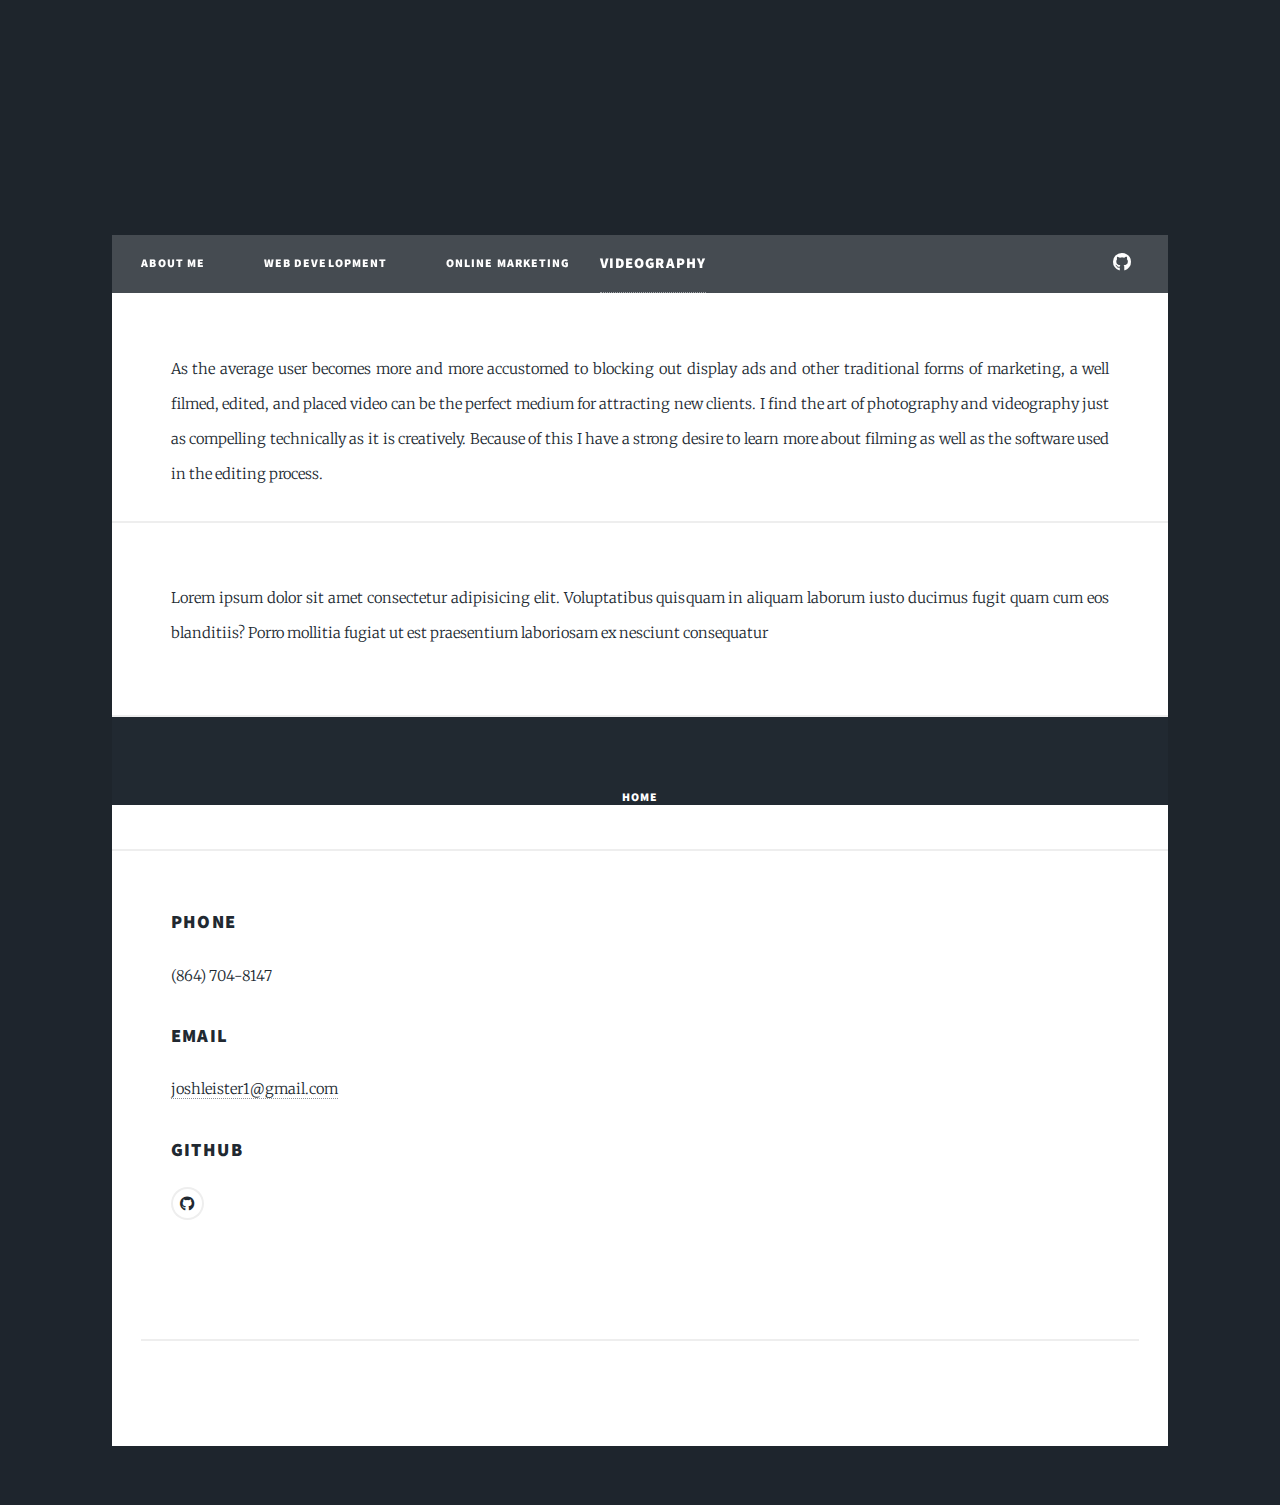
==== videography.html @ ee9e8931 "Added content to the videography page" ====
<!DOCTYPE HTML>
<html>
	<head>
		<title>Josh Leister Videography</title>
		<meta charset="utf-8" />
		<meta name="viewport" content="width=device-width, initial-scale=1, user-scalable=no" />
		<link rel="stylesheet" href="assets/css/main.css" />
		<noscript><link rel="stylesheet" href="assets/css/noscript.css" /></noscript>
	</head>
	<body class="is-preload">

		<!-- Wrapper -->
			<div id="wrapper" class="fade-in">


				<!-- Header -->
					<header id="header"></header>

				<!-- Nav -->
					<nav id="nav">
						<ul class="links">
							<li><a href="index.html">About Me</a></li>
							<li><a href="development.html">Web Development</a></li>
							<li><a href="marketing.html">Online Marketing</a></li>
							<li class="active"></li><a href="videography.html">Videography</a></li>
						</ul>
						<ul class="icons">
							<li><a href="https://github.com/Leister11" class="icon brands fa-github"><span class="label">GitHub</span></a></li>
						</ul>
					</nav>

				<!-- Main -->
					<div id="main">

						<p>As the average user becomes more and more accustomed to blocking out display ads and other traditional forms of marketing, a well filmed, edited, and placed video can be the perfect medium for attracting new clients. I find the art of photography and videography just as compelling technically as it is creatively. Because of this I have a strong desire to learn more about filming as well as the software used in the editing process. 
                        </p>

                        <p>Lorem ipsum dolor sit amet consectetur adipisicing elit. Voluptatibus quisquam in aliquam laborum iusto ducimus fugit quam cum eos blanditiis? Porro mollitia fugiat ut est praesentium laboriosam ex nesciunt consequatur</p>
                        
							<br>

							<a href="index.html" class="button primary fit">Home</a><br>

						<br><section class="split contact">
							<section class="alt">
							</section>
							<section>
								<h3>Phone</h3>
								<p>(864) 704-8147</p>
							</section>
							<section>
								<h3>Email</h3>
								<p><a href="mailto:joshleister1@gmail.com">joshleister1@gmail.com</a></p>
							</section>
							<section>
								<h3>GitHub</h3>
								<ul class="icons alt">
									<li><a href="https://github.com/Leister11" class="icon brands alt fa-github"><span class="label">GitHub</span></a></li>
								</ul>
							</section>
						</section>
					</footer>

				<!-- Copyright -->
					<div id="copyright">
						<ul><li>&copy; Untitled</li><li>Design: <a href="https://html5up.net">HTML5 UP</a></li></ul>
					</div>

			</div>

		<!-- Scripts -->
			<script src="assets/js/jquery.min.js"></script>
			<script src="assets/js/jquery.scrollex.min.js"></script>
			<script src="assets/js/jquery.scrolly.min.js"></script>
			<script src="assets/js/browser.min.js"></script>
			<script src="assets/js/breakpoints.min.js"></script>
			<script src="assets/js/util.js"></script>
			<script src="assets/js/main.js"></script>

	</body>
</html>
---- assets/css/main.css ----
@import url(fontawesome-all.min.css);
@import url("https://fonts.googleapis.com/css?family=Merriweather:300,700,300italic,700italic|Source+Sans+Pro:900");

/*
	Massively by HTML5 UP
	html5up.net | @ajlkn
	Free for personal and commercial use under the CCA 3.0 license (html5up.net/license)
*/

html, body, div, span, applet, object,
iframe, h1, h2, h3, h4, h5, h6, p, blockquote,
pre, a, abbr, acronym, address, big, cite,
code, del, dfn, em, img, ins, kbd, q, s, samp,
small, strike, strong, sub, sup, tt, var, b,
u, i, center, dl, dt, dd, ol, ul, li, fieldset,
form, label, legend, table, caption, tbody,
tfoot, thead, tr, th, td, article, aside,
canvas, details, embed, figure, figcaption,
footer, header, hgroup, menu, nav, output, ruby,
section, summary, time, mark, audio, video {
	margin: 0;
	padding: 0;
	border: 0;
	font-size: 100%;
	font: inherit;
	vertical-align: baseline;}

article, aside, details, figcaption, figure,
footer, header, hgroup, menu, nav, section {
	display: block;}

body {
	line-height: 1;
}

ol, ul {
	list-style: none;
}

blockquote, q {
	quotes: none;
}

	blockquote:before, blockquote:after, q:before, q:after {
		content: '';
		content: none;
	}

table {
	border-collapse: collapse;
	border-spacing: 0;
}

body {
	-webkit-text-size-adjust: none;
}

mark {
	background-color: transparent;
	color: inherit;
}

input::-moz-focus-inner {
	border: 0;
	padding: 0;
}

input, select, textarea {
	-moz-appearance: none;
	-webkit-appearance: none;
	-ms-appearance: none;
	appearance: none;
}

/* Basic */

	@-ms-viewport {
		width: device-width;
	}

	body {
		-ms-overflow-style: scrollbar;
	}

	@media screen and (max-width: 480px) {

		html, body {
			min-width: 320px;
		}

	}

	html {
		box-sizing: border-box;
	}

	*, *:before, *:after {
		box-sizing: inherit;
	}

	body {
		background-color: #1e252d;
	}

		body.is-preload *, body.is-preload *:before, body.is-preload *:after {
			-moz-animation: none !important;
			-webkit-animation: none !important;
			-ms-animation: none !important;
			animation: none !important;
			-moz-transition: none !important;
			-webkit-transition: none !important;
			-ms-transition: none !important;
			transition: none !important;
		}

/* Type */

	html {
		font-size: 16pt;
	}

		@media screen and (max-width: 1680px) {

			html {
				font-size: 12pt;
			}

		}

		@media screen and (max-width: 1280px) {

			html {
				font-size: 11pt;
			}

		}

		@media screen and (max-width: 360px) {

			html {
				font-size: 10pt;
			}

		}

	body {
		color: #212931;
	}

	body, input, select, textarea {
		font-family: "Merriweather", Georgia, serif;
		font-weight: 300;
		font-size: 1rem;
		line-height: 2.375;
	}

	a {
		-moz-transition: color 0.2s ease-in-out, background-color 0.2s ease-in-out, border-color 0.2s ease-in-out, box-shadow 0.2s ease-in-out;
		-webkit-transition: color 0.2s ease-in-out, background-color 0.2s ease-in-out, border-color 0.2s ease-in-out, box-shadow 0.2s ease-in-out;
		-ms-transition: color 0.2s ease-in-out, background-color 0.2s ease-in-out, border-color 0.2s ease-in-out, box-shadow 0.2s ease-in-out;
		transition: color 0.2s ease-in-out, background-color 0.2s ease-in-out, border-color 0.2s ease-in-out, box-shadow 0.2s ease-in-out;
		border-bottom: dotted 1px;
		text-decoration: none;
	}

		a:hover {
			border-bottom-color: transparent;
		}

	strong, b {
		font-weight: 600;
	}

	em, i {
		font-style: italic;
	}

	p {
		text-align: justify;
		margin: 0 0 2rem 0;
	}

	h1, h2, h3, h4, h5, h6 {
		font-family: "Source Sans Pro", Helvetica, sans-serif;
		font-weight: 900;
		line-height: 1.5;
		letter-spacing: 0.075em;
		text-transform: uppercase;
		margin: 0 0 1rem 0;
	}

		h1 a, h2 a, h3 a, h4 a, h5 a, h6 a {
			border-bottom: 0;
			color: inherit;
			text-decoration: none;
		}

	h1 {
		font-size: 4rem;
		line-height: 1.1;
		margin: 0 0 2rem 0;
	}

	h2 {
		font-size: 1.75rem;
		line-height: 1.3;
		margin: 0 0 1.5rem 0;
	}

	h3 {
		font-size: 1.25rem;
		margin: 0 0 1.5rem 0;
	}

	h4 {
		font-size: 1rem;
	}

	h5 {
		font-size: 0.9rem;
	}

	h6 {
		font-size: 0.8rem;
	}

	sub {
		font-size: 0.8rem;
		position: relative;
		top: 0.5rem;
	}

	sup {
		font-size: 0.8rem;
		position: relative;
		top: -0.5rem;
	}

	blockquote {
		border-left: solid 4px;
		font-style: italic;
		margin: 0 0 2rem 0;
		padding: 0.5rem 0 0.5rem 2rem;
	}

	code {
		border: solid 2px;
		font-family: "Courier New", monospace;
		font-size: 0.9rem;
		margin: 0 0.25rem;
		padding: 0.25rem 0.65rem;
	}

	pre {
		-webkit-overflow-scrolling: touch;
		font-family: "Courier New", monospace;
		font-size: 0.9rem;
		margin: 0 0 2rem 0;
	}

		pre code {
			display: block;
			line-height: 1.75;
			padding: 1rem 1.5rem;
			overflow-x: auto;
		}

	hr {
		border: 0;
		border-bottom: solid 2px;
		margin: 3rem 0;
	}

		hr.major {
			margin: 5rem 0;
		}

	.align-left {
		text-align: left;
	}

	.align-center {
		text-align: center;
	}

	.align-right {
		text-align: right;
	}

	input, select, textarea {
		color: #212931;
	}

	a {
		color: #212931;
		border-bottom-color: rgba(33, 41, 49, 0.5);
	}

		a:hover {
			border-bottom-color: transparent;
			color: #18bfef !important;
		}

	strong, b {
		color: #212931;
	}

	h1, h2, h3, h4, h5, h6 {
		color: #212931;
	}

	blockquote {
		border-left-color: #eeeeee;
	}

	code {
		background: rgba(220, 220, 220, 0.25);
		border-color: #eeeeee;
	}

	hr {
		border-bottom-color: #eeeeee;
	}

/* Row */

	.row {
		display: flex;
		flex-wrap: wrap;
		box-sizing: border-box;
		align-items: stretch;
	}

		.row > * {
			box-sizing: border-box;
		}

		.row.gtr-uniform > * > :last-child {
			margin-bottom: 0;
		}

		.row.aln-left {
			justify-content: flex-start;
		}

		.row.aln-center {
			justify-content: center;
		}

		.row.aln-right {
			justify-content: flex-end;
		}

		.row.aln-top {
			align-items: flex-start;
		}

		.row.aln-middle {
			align-items: center;
		}

		.row.aln-bottom {
			align-items: flex-end;
		}

		.row > .imp {
			order: -1;
		}

		.row > .col-1 {
			width: 8.33333%;
		}

		.row > .off-1 {
			margin-left: 8.33333%;
		}

		.row > .col-2 {
			width: 16.66667%;
		}

		.row > .off-2 {
			margin-left: 16.66667%;
		}

		.row > .col-3 {
			width: 25%;
		}

		.row > .off-3 {
			margin-left: 25%;
		}

		.row > .col-4 {
			width: 33.33333%;
		}

		.row > .off-4 {
			margin-left: 33.33333%;
		}

		.row > .col-5 {
			width: 41.66667%;
		}

		.row > .off-5 {
			margin-left: 41.66667%;
		}

		.row > .col-6 {
			width: 50%;
		}

		.row > .off-6 {
			margin-left: 50%;
		}

		.row > .col-7 {
			width: 58.33333%;
		}

		.row > .off-7 {
			margin-left: 58.33333%;
		}

		.row > .col-8 {
			width: 66.66667%;
		}

		.row > .off-8 {
			margin-left: 66.66667%;
		}

		.row > .col-9 {
			width: 75%;
		}

		.row > .off-9 {
			margin-left: 75%;
		}

		.row > .col-10 {
			width: 83.33333%;
		}

		.row > .off-10 {
			margin-left: 83.33333%;
		}

		.row > .col-11 {
			width: 91.66667%;
		}

		.row > .off-11 {
			margin-left: 91.66667%;
		}

		.row > .col-12 {
			width: 100%;
		}

		.row > .off-12 {
			margin-left: 100%;
		}

		.row.gtr-0 {
			margin-top: 0;
			margin-left: 0rem;
		}

			.row.gtr-0 > * {
				padding: 0 0 0 0rem;
			}

			.row.gtr-0.gtr-uniform {
				margin-top: 0rem;
			}

				.row.gtr-0.gtr-uniform > * {
					padding-top: 0rem;
				}

		.row.gtr-25 {
			margin-top: 0;
			margin-left: -0.375rem;
		}

			.row.gtr-25 > * {
				padding: 0 0 0 0.375rem;
			}

			.row.gtr-25.gtr-uniform {
				margin-top: -0.375rem;
			}

				.row.gtr-25.gtr-uniform > * {
					padding-top: 0.375rem;
				}

		.row.gtr-50 {
			margin-top: 0;
			margin-left: -0.75rem;
		}

			.row.gtr-50 > * {
				padding: 0 0 0 0.75rem;
			}

			.row.gtr-50.gtr-uniform {
				margin-top: -0.75rem;
			}

				.row.gtr-50.gtr-uniform > * {
					padding-top: 0.75rem;
				}

		.row {
			margin-top: 0;
			margin-left: -1.5rem;
		}

			.row > * {
				padding: 0 0 0 1.5rem;
			}

			.row.gtr-uniform {
				margin-top: -1.5rem;
			}

				.row.gtr-uniform > * {
					padding-top: 1.5rem;
				}

		.row.gtr-150 {
			margin-top: 0;
			margin-left: -2.25rem;
		}

			.row.gtr-150 > * {
				padding: 0 0 0 2.25rem;
			}

			.row.gtr-150.gtr-uniform {
				margin-top: -2.25rem;
			}

				.row.gtr-150.gtr-uniform > * {
					padding-top: 2.25rem;
				}

		.row.gtr-200 {
			margin-top: 0;
			margin-left: -3rem;
		}

			.row.gtr-200 > * {
				padding: 0 0 0 3rem;
			}

			.row.gtr-200.gtr-uniform {
				margin-top: -3rem;
			}

				.row.gtr-200.gtr-uniform > * {
					padding-top: 3rem;
				}

		@media screen and (max-width: 1680px) {

			.row {
				display: flex;
				flex-wrap: wrap;
				box-sizing: border-box;
				align-items: stretch;
			}

				.row > * {
					box-sizing: border-box;
				}

				.row.gtr-uniform > * > :last-child {
					margin-bottom: 0;
				}

				.row.aln-left {
					justify-content: flex-start;
				}

				.row.aln-center {
					justify-content: center;
				}

				.row.aln-right {
					justify-content: flex-end;
				}

				.row.aln-top {
					align-items: flex-start;
				}

				.row.aln-middle {
					align-items: center;
				}

				.row.aln-bottom {
					align-items: flex-end;
				}

				.row > .imp-xlarge {
					order: -1;
				}

				.row > .col-1-xlarge {
					width: 8.33333%;
				}

				.row > .off-1-xlarge {
					margin-left: 8.33333%;
				}

				.row > .col-2-xlarge {
					width: 16.66667%;
				}

				.row > .off-2-xlarge {
					margin-left: 16.66667%;
				}

				.row > .col-3-xlarge {
					width: 25%;
				}

				.row > .off-3-xlarge {
					margin-left: 25%;
				}

				.row > .col-4-xlarge {
					width: 33.33333%;
				}

				.row > .off-4-xlarge {
					margin-left: 33.33333%;
				}

				.row > .col-5-xlarge {
					width: 41.66667%;
				}

				.row > .off-5-xlarge {
					margin-left: 41.66667%;
				}

				.row > .col-6-xlarge {
					width: 50%;
				}

				.row > .off-6-xlarge {
					margin-left: 50%;
				}

				.row > .col-7-xlarge {
					width: 58.33333%;
				}

				.row > .off-7-xlarge {
					margin-left: 58.33333%;
				}

				.row > .col-8-xlarge {
					width: 66.66667%;
				}

				.row > .off-8-xlarge {
					margin-left: 66.66667%;
				}

				.row > .col-9-xlarge {
					width: 75%;
				}

				.row > .off-9-xlarge {
					margin-left: 75%;
				}

				.row > .col-10-xlarge {
					width: 83.33333%;
				}

				.row > .off-10-xlarge {
					margin-left: 83.33333%;
				}

				.row > .col-11-xlarge {
					width: 91.66667%;
				}

				.row > .off-11-xlarge {
					margin-left: 91.66667%;
				}

				.row > .col-12-xlarge {
					width: 100%;
				}

				.row > .off-12-xlarge {
					margin-left: 100%;
				}

				.row.gtr-0 {
					margin-top: 0;
					margin-left: 0rem;
				}

					.row.gtr-0 > * {
						padding: 0 0 0 0rem;
					}

					.row.gtr-0.gtr-uniform {
						margin-top: 0rem;
					}

						.row.gtr-0.gtr-uniform > * {
							padding-top: 0rem;
						}

				.row.gtr-25 {
					margin-top: 0;
					margin-left: -0.375rem;
				}

					.row.gtr-25 > * {
						padding: 0 0 0 0.375rem;
					}

					.row.gtr-25.gtr-uniform {
						margin-top: -0.375rem;
					}

						.row.gtr-25.gtr-uniform > * {
							padding-top: 0.375rem;
						}

				.row.gtr-50 {
					margin-top: 0;
					margin-left: -0.75rem;
				}

					.row.gtr-50 > * {
						padding: 0 0 0 0.75rem;
					}

					.row.gtr-50.gtr-uniform {
						margin-top: -0.75rem;
					}

						.row.gtr-50.gtr-uniform > * {
							padding-top: 0.75rem;
						}

				.row {
					margin-top: 0;
					margin-left: -1.5rem;
				}

					.row > * {
						padding: 0 0 0 1.5rem;
					}

					.row.gtr-uniform {
						margin-top: -1.5rem;
					}

						.row.gtr-uniform > * {
							padding-top: 1.5rem;
						}

				.row.gtr-150 {
					margin-top: 0;
					margin-left: -2.25rem;
				}

					.row.gtr-150 > * {
						padding: 0 0 0 2.25rem;
					}

					.row.gtr-150.gtr-uniform {
						margin-top: -2.25rem;
					}

						.row.gtr-150.gtr-uniform > * {
							padding-top: 2.25rem;
						}

				.row.gtr-200 {
					margin-top: 0;
					margin-left: -3rem;
				}

					.row.gtr-200 > * {
						padding: 0 0 0 3rem;
					}

					.row.gtr-200.gtr-uniform {
						margin-top: -3rem;
					}

						.row.gtr-200.gtr-uniform > * {
							padding-top: 3rem;
						}

		}

		@media screen and (max-width: 1280px) {

			.row {
				display: flex;
				flex-wrap: wrap;
				box-sizing: border-box;
				align-items: stretch;
			}

				.row > * {
					box-sizing: border-box;
				}

				.row.gtr-uniform > * > :last-child {
					margin-bottom: 0;
				}

				.row.aln-left {
					justify-content: flex-start;
				}

				.row.aln-center {
					justify-content: center;
				}

				.row.aln-right {
					justify-content: flex-end;
				}

				.row.aln-top {
					align-items: flex-start;
				}

				.row.aln-middle {
					align-items: center;
				}

				.row.aln-bottom {
					align-items: flex-end;
				}

				.row > .imp-large {
					order: -1;
				}

				.row > .col-1-large {
					width: 8.33333%;
				}

				.row > .off-1-large {
					margin-left: 8.33333%;
				}

				.row > .col-2-large {
					width: 16.66667%;
				}

				.row > .off-2-large {
					margin-left: 16.66667%;
				}

				.row > .col-3-large {
					width: 25%;
				}

				.row > .off-3-large {
					margin-left: 25%;
				}

				.row > .col-4-large {
					width: 33.33333%;
				}

				.row > .off-4-large {
					margin-left: 33.33333%;
				}

				.row > .col-5-large {
					width: 41.66667%;
				}

				.row > .off-5-large {
					margin-left: 41.66667%;
				}

				.row > .col-6-large {
					width: 50%;
				}

				.row > .off-6-large {
					margin-left: 50%;
				}

				.row > .col-7-large {
					width: 58.33333%;
				}

				.row > .off-7-large {
					margin-left: 58.33333%;
				}

				.row > .col-8-large {
					width: 66.66667%;
				}

				.row > .off-8-large {
					margin-left: 66.66667%;
				}

				.row > .col-9-large {
					width: 75%;
				}

				.row > .off-9-large {
					margin-left: 75%;
				}

				.row > .col-10-large {
					width: 83.33333%;
				}

				.row > .off-10-large {
					margin-left: 83.33333%;
				}

				.row > .col-11-large {
					width: 91.66667%;
				}

				.row > .off-11-large {
					margin-left: 91.66667%;
				}

				.row > .col-12-large {
					width: 100%;
				}

				.row > .off-12-large {
					margin-left: 100%;
				}

				.row.gtr-0 {
					margin-top: 0;
					margin-left: 0rem;
				}

					.row.gtr-0 > * {
						padding: 0 0 0 0rem;
					}

					.row.gtr-0.gtr-uniform {
						margin-top: 0rem;
					}

						.row.gtr-0.gtr-uniform > * {
							padding-top: 0rem;
						}

				.row.gtr-25 {
					margin-top: 0;
					margin-left: -0.375rem;
				}

					.row.gtr-25 > * {
						padding: 0 0 0 0.375rem;
					}

					.row.gtr-25.gtr-uniform {
						margin-top: -0.375rem;
					}

						.row.gtr-25.gtr-uniform > * {
							padding-top: 0.375rem;
						}

				.row.gtr-50 {
					margin-top: 0;
					margin-left: -0.75rem;
				}

					.row.gtr-50 > * {
						padding: 0 0 0 0.75rem;
					}

					.row.gtr-50.gtr-uniform {
						margin-top: -0.75rem;
					}

						.row.gtr-50.gtr-uniform > * {
							padding-top: 0.75rem;
						}

				.row {
					margin-top: 0;
					margin-left: -1.5rem;
				}

					.row > * {
						padding: 0 0 0 1.5rem;
					}

					.row.gtr-uniform {
						margin-top: -1.5rem;
					}

						.row.gtr-uniform > * {
							padding-top: 1.5rem;
						}

				.row.gtr-150 {
					margin-top: 0;
					margin-left: -2.25rem;
				}

					.row.gtr-150 > * {
						padding: 0 0 0 2.25rem;
					}

					.row.gtr-150.gtr-uniform {
						margin-top: -2.25rem;
					}

						.row.gtr-150.gtr-uniform > * {
							padding-top: 2.25rem;
						}

				.row.gtr-200 {
					margin-top: 0;
					margin-left: -3rem;
				}

					.row.gtr-200 > * {
						padding: 0 0 0 3rem;
					}

					.row.gtr-200.gtr-uniform {
						margin-top: -3rem;
					}

						.row.gtr-200.gtr-uniform > * {
							padding-top: 3rem;
						}

		}

		@media screen and (max-width: 980px) {

			.row {
				display: flex;
				flex-wrap: wrap;
				box-sizing: border-box;
				align-items: stretch;
			}

				.row > * {
					box-sizing: border-box;
				}

				.row.gtr-uniform > * > :last-child {
					margin-bottom: 0;
				}

				.row.aln-left {
					justify-content: flex-start;
				}

				.row.aln-center {
					justify-content: center;
				}

				.row.aln-right {
					justify-content: flex-end;
				}

				.row.aln-top {
					align-items: flex-start;
				}

				.row.aln-middle {
					align-items: center;
				}

				.row.aln-bottom {
					align-items: flex-end;
				}

				.row > .imp-medium {
					order: -1;
				}

				.row > .col-1-medium {
					width: 8.33333%;
				}

				.row > .off-1-medium {
					margin-left: 8.33333%;
				}

				.row > .col-2-medium {
					width: 16.66667%;
				}

				.row > .off-2-medium {
					margin-left: 16.66667%;
				}

				.row > .col-3-medium {
					width: 25%;
				}

				.row > .off-3-medium {
					margin-left: 25%;
				}

				.row > .col-4-medium {
					width: 33.33333%;
				}

				.row > .off-4-medium {
					margin-left: 33.33333%;
				}

				.row > .col-5-medium {
					width: 41.66667%;
				}

				.row > .off-5-medium {
					margin-left: 41.66667%;
				}

				.row > .col-6-medium {
					width: 50%;
				}

				.row > .off-6-medium {
					margin-left: 50%;
				}

				.row > .col-7-medium {
					width: 58.33333%;
				}

				.row > .off-7-medium {
					margin-left: 58.33333%;
				}

				.row > .col-8-medium {
					width: 66.66667%;
				}

				.row > .off-8-medium {
					margin-left: 66.66667%;
				}

				.row > .col-9-medium {
					width: 75%;
				}

				.row > .off-9-medium {
					margin-left: 75%;
				}

				.row > .col-10-medium {
					width: 83.33333%;
				}

				.row > .off-10-medium {
					margin-left: 83.33333%;
				}

				.row > .col-11-medium {
					width: 91.66667%;
				}

				.row > .off-11-medium {
					margin-left: 91.66667%;
				}

				.row > .col-12-medium {
					width: 100%;
				}

				.row > .off-12-medium {
					margin-left: 100%;
				}

				.row.gtr-0 {
					margin-top: 0;
					margin-left: 0rem;
				}

					.row.gtr-0 > * {
						padding: 0 0 0 0rem;
					}

					.row.gtr-0.gtr-uniform {
						margin-top: 0rem;
					}

						.row.gtr-0.gtr-uniform > * {
							padding-top: 0rem;
						}

				.row.gtr-25 {
					margin-top: 0;
					margin-left: -0.375rem;
				}

					.row.gtr-25 > * {
						padding: 0 0 0 0.375rem;
					}

					.row.gtr-25.gtr-uniform {
						margin-top: -0.375rem;
					}

						.row.gtr-25.gtr-uniform > * {
							padding-top: 0.375rem;
						}

				.row.gtr-50 {
					margin-top: 0;
					margin-left: -0.75rem;
				}

					.row.gtr-50 > * {
						padding: 0 0 0 0.75rem;
					}

					.row.gtr-50.gtr-uniform {
						margin-top: -0.75rem;
					}

						.row.gtr-50.gtr-uniform > * {
							padding-top: 0.75rem;
						}

				.row {
					margin-top: 0;
					margin-left: -1.5rem;
				}

					.row > * {
						padding: 0 0 0 1.5rem;
					}

					.row.gtr-uniform {
						margin-top: -1.5rem;
					}

						.row.gtr-uniform > * {
							padding-top: 1.5rem;
						}

				.row.gtr-150 {
					margin-top: 0;
					margin-left: -2.25rem;
				}

					.row.gtr-150 > * {
						padding: 0 0 0 2.25rem;
					}

					.row.gtr-150.gtr-uniform {
						margin-top: -2.25rem;
					}

						.row.gtr-150.gtr-uniform > * {
							padding-top: 2.25rem;
						}

				.row.gtr-200 {
					margin-top: 0;
					margin-left: -3rem;
				}

					.row.gtr-200 > * {
						padding: 0 0 0 3rem;
					}

					.row.gtr-200.gtr-uniform {
						margin-top: -3rem;
					}

						.row.gtr-200.gtr-uniform > * {
							padding-top: 3rem;
						}

		}

		@media screen and (max-width: 736px) {

			.row {
				display: flex;
				flex-wrap: wrap;
				box-sizing: border-box;
				align-items: stretch;
			}

				.row > * {
					box-sizing: border-box;
				}

				.row.gtr-uniform > * > :last-child {
					margin-bottom: 0;
				}

				.row.aln-left {
					justify-content: flex-start;
				}

				.row.aln-center {
					justify-content: center;
				}

				.row.aln-right {
					justify-content: flex-end;
				}

				.row.aln-top {
					align-items: flex-start;
				}

				.row.aln-middle {
					align-items: center;
				}

				.row.aln-bottom {
					align-items: flex-end;
				}

				.row > .imp-small {
					order: -1;
				}

				.row > .col-1-small {
					width: 8.33333%;
				}

				.row > .off-1-small {
					margin-left: 8.33333%;
				}

				.row > .col-2-small {
					width: 16.66667%;
				}

				.row > .off-2-small {
					margin-left: 16.66667%;
				}

				.row > .col-3-small {
					width: 25%;
				}

				.row > .off-3-small {
					margin-left: 25%;
				}

				.row > .col-4-small {
					width: 33.33333%;
				}

				.row > .off-4-small {
					margin-left: 33.33333%;
				}

				.row > .col-5-small {
					width: 41.66667%;
				}

				.row > .off-5-small {
					margin-left: 41.66667%;
				}

				.row > .col-6-small {
					width: 50%;
				}

				.row > .off-6-small {
					margin-left: 50%;
				}

				.row > .col-7-small {
					width: 58.33333%;
				}

				.row > .off-7-small {
					margin-left: 58.33333%;
				}

				.row > .col-8-small {
					width: 66.66667%;
				}

				.row > .off-8-small {
					margin-left: 66.66667%;
				}

				.row > .col-9-small {
					width: 75%;
				}

				.row > .off-9-small {
					margin-left: 75%;
				}

				.row > .col-10-small {
					width: 83.33333%;
				}

				.row > .off-10-small {
					margin-left: 83.33333%;
				}

				.row > .col-11-small {
					width: 91.66667%;
				}

				.row > .off-11-small {
					margin-left: 91.66667%;
				}

				.row > .col-12-small {
					width: 100%;
				}

				.row > .off-12-small {
					margin-left: 100%;
				}

				.row.gtr-0 {
					margin-top: 0;
					margin-left: 0rem;
				}

					.row.gtr-0 > * {
						padding: 0 0 0 0rem;
					}

					.row.gtr-0.gtr-uniform {
						margin-top: 0rem;
					}

						.row.gtr-0.gtr-uniform > * {
							padding-top: 0rem;
						}

				.row.gtr-25 {
					margin-top: 0;
					margin-left: -0.375rem;
				}

					.row.gtr-25 > * {
						padding: 0 0 0 0.375rem;
					}

					.row.gtr-25.gtr-uniform {
						margin-top: -0.375rem;
					}

						.row.gtr-25.gtr-uniform > * {
							padding-top: 0.375rem;
						}

				.row.gtr-50 {
					margin-top: 0;
					margin-left: -0.75rem;
				}

					.row.gtr-50 > * {
						padding: 0 0 0 0.75rem;
					}

					.row.gtr-50.gtr-uniform {
						margin-top: -0.75rem;
					}

						.row.gtr-50.gtr-uniform > * {
							padding-top: 0.75rem;
						}

				.row {
					margin-top: 0;
					margin-left: -1.5rem;
				}

					.row > * {
						padding: 0 0 0 1.5rem;
					}

					.row.gtr-uniform {
						margin-top: -1.5rem;
					}

						.row.gtr-uniform > * {
							padding-top: 1.5rem;
						}

				.row.gtr-150 {
					margin-top: 0;
					margin-left: -2.25rem;
				}

					.row.gtr-150 > * {
						padding: 0 0 0 2.25rem;
					}

					.row.gtr-150.gtr-uniform {
						margin-top: -2.25rem;
					}

						.row.gtr-150.gtr-uniform > * {
							padding-top: 2.25rem;
						}

				.row.gtr-200 {
					margin-top: 0;
					margin-left: -3rem;
				}

					.row.gtr-200 > * {
						padding: 0 0 0 3rem;
					}

					.row.gtr-200.gtr-uniform {
						margin-top: -3rem;
					}

						.row.gtr-200.gtr-uniform > * {
							padding-top: 3rem;
						}

		}

		@media screen and (max-width: 480px) {

			.row {
				display: flex;
				flex-wrap: wrap;
				box-sizing: border-box;
				align-items: stretch;
			}

				.row > * {
					box-sizing: border-box;
				}

				.row.gtr-uniform > * > :last-child {
					margin-bottom: 0;
				}

				.row.aln-left {
					justify-content: flex-start;
				}

				.row.aln-center {
					justify-content: center;
				}

				.row.aln-right {
					justify-content: flex-end;
				}

				.row.aln-top {
					align-items: flex-start;
				}

				.row.aln-middle {
					align-items: center;
				}

				.row.aln-bottom {
					align-items: flex-end;
				}

				.row > .imp-xsmall {
					order: -1;
				}

				.row > .col-1-xsmall {
					width: 8.33333%;
				}

				.row > .off-1-xsmall {
					margin-left: 8.33333%;
				}

				.row > .col-2-xsmall {
					width: 16.66667%;
				}

				.row > .off-2-xsmall {
					margin-left: 16.66667%;
				}

				.row > .col-3-xsmall {
					width: 25%;
				}

				.row > .off-3-xsmall {
					margin-left: 25%;
				}

				.row > .col-4-xsmall {
					width: 33.33333%;
				}

				.row > .off-4-xsmall {
					margin-left: 33.33333%;
				}

				.row > .col-5-xsmall {
					width: 41.66667%;
				}

				.row > .off-5-xsmall {
					margin-left: 41.66667%;
				}

				.row > .col-6-xsmall {
					width: 50%;
				}

				.row > .off-6-xsmall {
					margin-left: 50%;
				}

				.row > .col-7-xsmall {
					width: 58.33333%;
				}

				.row > .off-7-xsmall {
					margin-left: 58.33333%;
				}

				.row > .col-8-xsmall {
					width: 66.66667%;
				}

				.row > .off-8-xsmall {
					margin-left: 66.66667%;
				}

				.row > .col-9-xsmall {
					width: 75%;
				}

				.row > .off-9-xsmall {
					margin-left: 75%;
				}

				.row > .col-10-xsmall {
					width: 83.33333%;
				}

				.row > .off-10-xsmall {
					margin-left: 83.33333%;
				}

				.row > .col-11-xsmall {
					width: 91.66667%;
				}

				.row > .off-11-xsmall {
					margin-left: 91.66667%;
				}

				.row > .col-12-xsmall {
					width: 100%;
				}

				.row > .off-12-xsmall {
					margin-left: 100%;
				}

				.row.gtr-0 {
					margin-top: 0;
					margin-left: 0rem;
				}

					.row.gtr-0 > * {
						padding: 0 0 0 0rem;
					}

					.row.gtr-0.gtr-uniform {
						margin-top: 0rem;
					}

						.row.gtr-0.gtr-uniform > * {
							padding-top: 0rem;
						}

				.row.gtr-25 {
					margin-top: 0;
					margin-left: -0.375rem;
				}

					.row.gtr-25 > * {
						padding: 0 0 0 0.375rem;
					}

					.row.gtr-25.gtr-uniform {
						margin-top: -0.375rem;
					}

						.row.gtr-25.gtr-uniform > * {
							padding-top: 0.375rem;
						}

				.row.gtr-50 {
					margin-top: 0;
					margin-left: -0.75rem;
				}

					.row.gtr-50 > * {
						padding: 0 0 0 0.75rem;
					}

					.row.gtr-50.gtr-uniform {
						margin-top: -0.75rem;
					}

						.row.gtr-50.gtr-uniform > * {
							padding-top: 0.75rem;
						}

				.row {
					margin-top: 0;
					margin-left: -1.5rem;
				}

					.row > * {
						padding: 0 0 0 1.5rem;
					}

					.row.gtr-uniform {
						margin-top: -1.5rem;
					}

						.row.gtr-uniform > * {
							padding-top: 1.5rem;
						}

				.row.gtr-150 {
					margin-top: 0;
					margin-left: -2.25rem;
				}

					.row.gtr-150 > * {
						padding: 0 0 0 2.25rem;
					}

					.row.gtr-150.gtr-uniform {
						margin-top: -2.25rem;
					}

						.row.gtr-150.gtr-uniform > * {
							padding-top: 2.25rem;
						}

				.row.gtr-200 {
					margin-top: 0;
					margin-left: -3rem;
				}

					.row.gtr-200 > * {
						padding: 0 0 0 3rem;
					}

					.row.gtr-200.gtr-uniform {
						margin-top: -3rem;
					}

						.row.gtr-200.gtr-uniform > * {
							padding-top: 3rem;
						}

		}

		@media screen and (max-width: 360px) {

			.row {
				display: flex;
				flex-wrap: wrap;
				box-sizing: border-box;
				align-items: stretch;
			}

				.row > * {
					box-sizing: border-box;
				}

				.row.gtr-uniform > * > :last-child {
					margin-bottom: 0;
				}

				.row.aln-left {
					justify-content: flex-start;
				}

				.row.aln-center {
					justify-content: center;
				}

				.row.aln-right {
					justify-content: flex-end;
				}

				.row.aln-top {
					align-items: flex-start;
				}

				.row.aln-middle {
					align-items: center;
				}

				.row.aln-bottom {
					align-items: flex-end;
				}

				.row > .imp-xxsmall {
					order: -1;
				}

				.row > .col-1-xxsmall {
					width: 8.33333%;
				}

				.row > .off-1-xxsmall {
					margin-left: 8.33333%;
				}

				.row > .col-2-xxsmall {
					width: 16.66667%;
				}

				.row > .off-2-xxsmall {
					margin-left: 16.66667%;
				}

				.row > .col-3-xxsmall {
					width: 25%;
				}

				.row > .off-3-xxsmall {
					margin-left: 25%;
				}

				.row > .col-4-xxsmall {
					width: 33.33333%;
				}

				.row > .off-4-xxsmall {
					margin-left: 33.33333%;
				}

				.row > .col-5-xxsmall {
					width: 41.66667%;
				}

				.row > .off-5-xxsmall {
					margin-left: 41.66667%;
				}

				.row > .col-6-xxsmall {
					width: 50%;
				}

				.row > .off-6-xxsmall {
					margin-left: 50%;
				}

				.row > .col-7-xxsmall {
					width: 58.33333%;
				}

				.row > .off-7-xxsmall {
					margin-left: 58.33333%;
				}

				.row > .col-8-xxsmall {
					width: 66.66667%;
				}

				.row > .off-8-xxsmall {
					margin-left: 66.66667%;
				}

				.row > .col-9-xxsmall {
					width: 75%;
				}

				.row > .off-9-xxsmall {
					margin-left: 75%;
				}

				.row > .col-10-xxsmall {
					width: 83.33333%;
				}

				.row > .off-10-xxsmall {
					margin-left: 83.33333%;
				}

				.row > .col-11-xxsmall {
					width: 91.66667%;
				}

				.row > .off-11-xxsmall {
					margin-left: 91.66667%;
				}

				.row > .col-12-xxsmall {
					width: 100%;
				}

				.row > .off-12-xxsmall {
					margin-left: 100%;
				}

				.row.gtr-0 {
					margin-top: 0;
					margin-left: 0rem;
				}

					.row.gtr-0 > * {
						padding: 0 0 0 0rem;
					}

					.row.gtr-0.gtr-uniform {
						margin-top: 0rem;
					}

						.row.gtr-0.gtr-uniform > * {
							padding-top: 0rem;
						}

				.row.gtr-25 {
					margin-top: 0;
					margin-left: -0.375rem;
				}

					.row.gtr-25 > * {
						padding: 0 0 0 0.375rem;
					}

					.row.gtr-25.gtr-uniform {
						margin-top: -0.375rem;
					}

						.row.gtr-25.gtr-uniform > * {
							padding-top: 0.375rem;
						}

				.row.gtr-50 {
					margin-top: 0;
					margin-left: -0.75rem;
				}

					.row.gtr-50 > * {
						padding: 0 0 0 0.75rem;
					}

					.row.gtr-50.gtr-uniform {
						margin-top: -0.75rem;
					}

						.row.gtr-50.gtr-uniform > * {
							padding-top: 0.75rem;
						}

				.row {
					margin-top: 0;
					margin-left: -1.5rem;
				}

					.row > * {
						padding: 0 0 0 1.5rem;
					}

					.row.gtr-uniform {
						margin-top: -1.5rem;
					}

						.row.gtr-uniform > * {
							padding-top: 1.5rem;
						}

				.row.gtr-150 {
					margin-top: 0;
					margin-left: -2.25rem;
				}

					.row.gtr-150 > * {
						padding: 0 0 0 2.25rem;
					}

					.row.gtr-150.gtr-uniform {
						margin-top: -2.25rem;
					}

						.row.gtr-150.gtr-uniform > * {
							padding-top: 2.25rem;
						}

				.row.gtr-200 {
					margin-top: 0;
					margin-left: -3rem;
				}

					.row.gtr-200 > * {
						padding: 0 0 0 3rem;
					}

					.row.gtr-200.gtr-uniform {
						margin-top: -3rem;
					}

						.row.gtr-200.gtr-uniform > * {
							padding-top: 3rem;
						}

		}

/* Box */

	.box {
		border: solid 2px;
		margin-bottom: 2rem;
		padding: 1.5rem;
	}

		.box > :last-child,
		.box > :last-child > :last-child,
		.box > :last-child > :last-child > :last-child {
			margin-bottom: 0;
		}

		.box.alt {
			border: 0;
			border-radius: 0;
			padding: 0;
		}

	.box {
		border-color: #eeeeee;
	}

/* Button */

	input[type="submit"],
	input[type="reset"],
	input[type="button"],
	button,
	.button {
		-moz-appearance: none;
		-webkit-appearance: none;
		-ms-appearance: none;
		appearance: none;
		-moz-transition: background-color 0.2s ease-in-out, box-shadow 0.2s ease-in-out, color 0.2s ease-in-out;
		-webkit-transition: background-color 0.2s ease-in-out, box-shadow 0.2s ease-in-out, color 0.2s ease-in-out;
		-ms-transition: background-color 0.2s ease-in-out, box-shadow 0.2s ease-in-out, color 0.2s ease-in-out;
		transition: background-color 0.2s ease-in-out, box-shadow 0.2s ease-in-out, color 0.2s ease-in-out;
		border: 0;
		border-radius: 0;
		cursor: pointer;
		display: inline-block;
		font-family: "Source Sans Pro", Helvetica, sans-serif;
		font-size: 0.8rem;
		font-weight: 900;
		letter-spacing: 0.075em;
		height: 3rem;
		line-height: 3rem;
		padding: 0 2rem;
		text-align: center;
		text-decoration: none;
		text-transform: uppercase;
		white-space: nowrap;
	}

		input[type="submit"].icon:before,
		input[type="reset"].icon:before,
		input[type="button"].icon:before,
		button.icon:before,
		.button.icon:before {
			margin-right: 0.5rem;
		}

		input[type="submit"].icon.solo,
		input[type="reset"].icon.solo,
		input[type="button"].icon.solo,
		button.icon.solo,
		.button.icon.solo {
			position: relative;
			width: 4rem;
			height: 4rem;
			line-height: 4rem;
			border-radius: 4rem;
			text-indent: 4rem;
			overflow: hidden;
			padding: 0;
			white-space: nowrap;
		}

			input[type="submit"].icon.solo:before,
			input[type="reset"].icon.solo:before,
			input[type="button"].icon.solo:before,
			button.icon.solo:before,
			.button.icon.solo:before {
				position: absolute;
				display: block;
				top: 0;
				left: 0;
				width: inherit;
				height: inherit;
				line-height: inherit;
				font-size: 1.25rem;
				margin-right: 0;
				text-align: center;
				text-indent: 0;
			}

		input[type="submit"].fit,
		input[type="reset"].fit,
		input[type="button"].fit,
		button.fit,
		.button.fit {
			width: 100%;
		}

		input[type="submit"].small,
		input[type="reset"].small,
		input[type="button"].small,
		button.small,
		.button.small {
			font-size: 0.7rem;
			height: 2.5rem;
			line-height: 2.5rem;
			padding: 0 1.5rem;
		}

		input[type="submit"].large,
		input[type="reset"].large,
		input[type="button"].large,
		button.large,
		.button.large {
			font-size: 0.9rem;
			height: 3.5rem;
			line-height: 3.5rem;
			padding: 0 2.75rem;
		}

		@media screen and (max-width: 980px) {

			input[type="submit"],
			input[type="reset"],
			input[type="button"],
			button,
			.button {
				font-size: 0.9rem;
				height: 3.25rem;
				line-height: 3.25rem;
			}

				input[type="submit"].large,
				input[type="reset"].large,
				input[type="button"].large,
				button.large,
				.button.large {
					font-size: 1rem;
					height: 3.75rem;
					line-height: 3.75rem;
				}

		}

		input[type="submit"].disabled, input[type="submit"]:disabled,
		input[type="reset"].disabled,
		input[type="reset"]:disabled,
		input[type="button"].disabled,
		input[type="button"]:disabled,
		button.disabled,
		button:disabled,
		.button.disabled,
		.button:disabled {
			pointer-events: none;
			opacity: 0.25;
		}

	input[type="submit"],
	input[type="reset"],
	input[type="button"],
	button,
	.button {
		background-color: transparent;
		box-shadow: inset 0 0 0 2px #212931;
		color: #212931 !important;
	}

		input[type="submit"]:hover,
		input[type="reset"]:hover,
		input[type="button"]:hover,
		button:hover,
		.button:hover {
			box-shadow: inset 0 0 0 2px #18bfef;
			color: #18bfef !important;
		}

		input[type="submit"].primary,
		input[type="reset"].primary,
		input[type="button"].primary,
		button.primary,
		.button.primary {
			background-color: #212931;
			box-shadow: none;
			color: #ffffff !important;
		}

			input[type="submit"].primary:hover,
			input[type="reset"].primary:hover,
			input[type="button"].primary:hover,
			button.primary:hover,
			.button.primary:hover {
				background-color: #18bfef;
			}

/* Form */

	form {
		margin: 0 0 2rem 0;
	}

		form > :last-child {
			margin-bottom: 0;
		}

		form > .fields {
			display: -moz-flex;
			display: -webkit-flex;
			display: -ms-flex;
			display: flex;
			-moz-flex-wrap: wrap;
			-webkit-flex-wrap: wrap;
			-ms-flex-wrap: wrap;
			flex-wrap: wrap;
			width: calc(100% + 3rem);
			margin: -1.5rem 0 2rem -1.5rem;
		}

			form > .fields > .field {
				-moz-flex-grow: 0;
				-webkit-flex-grow: 0;
				-ms-flex-grow: 0;
				flex-grow: 0;
				-moz-flex-shrink: 0;
				-webkit-flex-shrink: 0;
				-ms-flex-shrink: 0;
				flex-shrink: 0;
				padding: 1.5rem 0 0 1.5rem;
				width: calc(100% - 1.5rem);
			}

				form > .fields > .field.half {
					width: calc(50% - 0.75rem);
				}

				form > .fields > .field.third {
					width: calc(100%/3 - 0.5rem);
				}

				form > .fields > .field.quarter {
					width: calc(25% - 0.375rem);
				}

		@media screen and (max-width: 480px) {

			form > .fields {
				width: calc(100% + 3rem);
				margin: -1.5rem 0 2rem -1.5rem;
			}

				form > .fields > .field {
					padding: 1.5rem 0 0 1.5rem;
					width: calc(100% - 1.5rem);
				}

					form > .fields > .field.half {
						width: calc(100% - 1.5rem);
					}

					form > .fields > .field.third {
						width: calc(100% - 1.5rem);
					}

					form > .fields > .field.quarter {
						width: calc(100% - 1.5rem);
					}

		}

	label {
		display: block;
		font-family: "Source Sans Pro", Helvetica, sans-serif;
		font-weight: 900;
		line-height: 1.5;
		letter-spacing: 0.075em;
		font-size: 0.8rem;
		text-transform: uppercase;
		margin: 0 0 0.75rem 0;
	}

		@media screen and (max-width: 980px) {

			label {
				font-size: 0.9rem;
			}

		}

	input[type="text"],
	input[type="password"],
	input[type="email"],
	select,
	textarea {
		-moz-appearance: none;
		-webkit-appearance: none;
		-ms-appearance: none;
		appearance: none;
		background: transparent;
		border-radius: 0;
		border: solid 2px;
		color: inherit;
		display: block;
		outline: 0;
		padding: 0 1rem;
		text-decoration: none;
		width: 100%;
	}

		input[type="text"]:invalid,
		input[type="password"]:invalid,
		input[type="email"]:invalid,
		select:invalid,
		textarea:invalid {
			box-shadow: none;
		}

	select {
		background-size: 1.25rem;
		background-repeat: no-repeat;
		background-position: calc(100% - 1rem) center;
		height: 3rem;
		padding-right: 3rem;
		text-overflow: ellipsis;
	}

		select:focus::-ms-value {
			background-color: transparent;
		}

		select::-ms-expand {
			display: none;
		}

	input[type="text"],
	input[type="password"],
	input[type="email"],
	select {
		height: 3rem;
	}

	textarea {
		padding: 0.75rem 1rem;
	}

	input[type="checkbox"],
	input[type="radio"] {
		-moz-appearance: none;
		-webkit-appearance: none;
		-ms-appearance: none;
		appearance: none;
		display: block;
		float: left;
		margin-right: -2rem;
		opacity: 0;
		width: 1rem;
		z-index: -1;
	}

		input[type="checkbox"] + label,
		input[type="radio"] + label {
			text-decoration: none;
			cursor: pointer;
			display: inline-block;
			font-size: 1rem;
			letter-spacing: 0;
			font-family: "Merriweather", Georgia, serif;
			text-transform: none;
			font-weight: 300;
			padding-left: 2.8rem;
			padding-right: 1rem;
			position: relative;
		}

			input[type="checkbox"] + label:before,
			input[type="radio"] + label:before {
				-moz-osx-font-smoothing: grayscale;
				-webkit-font-smoothing: antialiased;
				display: inline-block;
				font-style: normal;
				font-variant: normal;
				text-rendering: auto;
				line-height: 1;
				text-transform: none !important;
				font-family: 'Font Awesome 5 Free';
				font-weight: 900;
			}

			input[type="checkbox"] + label:before,
			input[type="radio"] + label:before {
				border-radius: 0;
				border: solid 2px;
				content: '';
				display: inline-block;
				font-size: 0.8rem;
				height: 1.8rem;
				left: 0;
				line-height: 1.65rem;
				position: absolute;
				text-align: center;
				top: -0.125rem;
				width: 1.8rem;
			}

		input[type="checkbox"]:checked + label:before,
		input[type="radio"]:checked + label:before {
			content: '\f00c';
		}

	input[type="checkbox"] + label:before {
		border-radius: 0;
	}

	input[type="radio"] + label:before {
		border-radius: 100%;
	}

	::-webkit-input-placeholder {
		opacity: 1.0;
	}

	:-moz-placeholder {
		opacity: 1.0;
	}

	::-moz-placeholder {
		opacity: 1.0;
	}

	:-ms-input-placeholder {
		opacity: 1.0;
	}

	label {
		color: #212931;
	}

	input[type="text"],
	input[type="password"],
	input[type="email"],
	select,
	textarea {
		border-color: #eeeeee;
	}

		input[type="text"]:focus,
		input[type="password"]:focus,
		input[type="email"]:focus,
		select:focus,
		textarea:focus {
			border-color: #18bfef;
		}

	select {
		background-image: url("data:image/svg+xml;charset=utf8,%3Csvg xmlns='http://www.w3.org/2000/svg' width='40' height='40' preserveAspectRatio='none' viewBox='0 0 40 40'%3E%3Cpath d='M9.4,12.3l10.4,10.4l10.4-10.4c0.2-0.2,0.5-0.4,0.9-0.4c0.3,0,0.6,0.1,0.9,0.4l3.3,3.3c0.2,0.2,0.4,0.5,0.4,0.9 c0,0.4-0.1,0.6-0.4,0.9L20.7,31.9c-0.2,0.2-0.5,0.4-0.9,0.4c-0.3,0-0.6-0.1-0.9-0.4L4.3,17.3c-0.2-0.2-0.4-0.5-0.4-0.9 c0-0.4,0.1-0.6,0.4-0.9l3.3-3.3c0.2-0.2,0.5-0.4,0.9-0.4S9.1,12.1,9.4,12.3z' fill='%23eeeeee' /%3E%3C/svg%3E");
	}

		select option {
			background-color: #ffffff;
			color: #212931;
		}

	.select-wrapper:before {
		color: #eeeeee;
	}

	input[type="checkbox"] + label,
	input[type="radio"] + label {
		color: #212931;
	}

		input[type="checkbox"] + label:before,
		input[type="radio"] + label:before {
			border-color: #eeeeee;
		}

	input[type="checkbox"]:checked + label:before,
	input[type="radio"]:checked + label:before {
		background-color: #212931;
		border-color: #212931;
		color: #ffffff;
	}

	input[type="checkbox"]:focus + label:before,
	input[type="radio"]:focus + label:before {
		border-color: #18bfef;
	}

	::-webkit-input-placeholder {
		color: #909498 !important;
	}

	:-moz-placeholder {
		color: #909498 !important;
	}

	::-moz-placeholder {
		color: #909498 !important;
	}

	:-ms-input-placeholder {
		color: #909498 !important;
	}

	.formerize-placeholder {
		color: #909498 !important;
	}

/* Icon */

	.icon {
		text-decoration: none;
		border-bottom: none;
		position: relative;
	}

		.icon:before {
			-moz-osx-font-smoothing: grayscale;
			-webkit-font-smoothing: antialiased;
			display: inline-block;
			font-style: normal;
			font-variant: normal;
			text-rendering: auto;
			line-height: 1;
			text-transform: none !important;
			font-family: 'Font Awesome 5 Free';
			font-weight: 400;
		}

		.icon > .label {
			display: none;
		}

		.icon:before {
			line-height: inherit;
		}

		.icon.solid:before {
			font-weight: 900;
		}

		.icon.brands:before {
			font-family: 'Font Awesome 5 Brands';
		}

/* Image */

	.image {
		border: 0;
		display: inline-block;
		position: relative;
	}

		.image img {
			display: block;
		}

		.image.left, .image.right {
			max-width: 40%;
		}

			.image.left img, .image.right img {
				width: 100%;
			}

		.image.left {
			float: left;
			margin: 0 2rem 2rem 0;
			top: 0.75rem;
		}

		.image.right {
			float: right;
			margin: 0 0 2rem 2rem;
			top: 0.75rem;
		}

		.image.fit {
			display: block;
			margin: 2.5rem 0;
			width: 100%;
		}

			.image.fit:first-child {
				margin-top: 0;
			}

			.image.fit img {
				width: 100%;
			}

		.image.main {
			display: block;
			margin: 4rem 0;
			width: 100%;
		}

			.image.main:first-child {
				margin-top: 0;
			}

			.image.main img {
				width: 100%;
			}

		@media screen and (max-width: 736px) {

			.image.fit {
				margin: 2rem 0;
			}

			.image.main {
				margin: 2rem 0;
			}

		}

	a.image {
		overflow: hidden;
	}

		a.image img {
			-moz-transition: -moz-transform 0.2s ease-out;
			-webkit-transition: -webkit-transform 0.2s ease-out;
			-ms-transition: -ms-transform 0.2s ease-out;
			transition: transform 0.2s ease-out;
		}

		a.image:hover img {
			-moz-transform: scale(1.05);
			-webkit-transform: scale(1.05);
			-ms-transform: scale(1.05);
			transform: scale(1.05);
		}

/* Actions */

	ul.actions {
		display: -moz-flex;
		display: -webkit-flex;
		display: -ms-flex;
		display: flex;
		cursor: default;
		list-style: none;
		margin-left: -1rem;
		padding-left: 0;
	}

		ul.actions li {
			padding: 0 0 0 1rem;
			vertical-align: middle;
		}

		ul.actions.special {
			-moz-justify-content: center;
			-webkit-justify-content: center;
			-ms-justify-content: center;
			justify-content: center;
			width: 100%;
			margin-left: 0;
		}

			ul.actions.special li:first-child {
				padding-left: 0;
			}

		ul.actions.stacked {
			-moz-flex-direction: column;
			-webkit-flex-direction: column;
			-ms-flex-direction: column;
			flex-direction: column;
			margin-left: 0;
		}

			ul.actions.stacked li {
				padding: 1.3rem 0 0 0;
			}

				ul.actions.stacked li:first-child {
					padding-top: 0;
				}

		ul.actions.fit {
			width: calc(100% + 1rem);
		}

			ul.actions.fit li {
				-moz-flex-grow: 1;
				-webkit-flex-grow: 1;
				-ms-flex-grow: 1;
				flex-grow: 1;
				-moz-flex-shrink: 1;
				-webkit-flex-shrink: 1;
				-ms-flex-shrink: 1;
				flex-shrink: 1;
				width: 100%;
			}

				ul.actions.fit li > * {
					width: 100%;
				}

			ul.actions.fit.stacked {
				width: 100%;
			}

		@media screen and (max-width: 480px) {

			ul.actions:not(.fixed) {
				-moz-flex-direction: column;
				-webkit-flex-direction: column;
				-ms-flex-direction: column;
				flex-direction: column;
				margin-left: 0;
				width: 100% !important;
			}

				ul.actions:not(.fixed) li {
					-moz-flex-grow: 1;
					-webkit-flex-grow: 1;
					-ms-flex-grow: 1;
					flex-grow: 1;
					-moz-flex-shrink: 1;
					-webkit-flex-shrink: 1;
					-ms-flex-shrink: 1;
					flex-shrink: 1;
					padding: 1rem 0 0 0;
					text-align: center;
					width: 100%;
				}

					ul.actions:not(.fixed) li > * {
						width: 100%;
					}

					ul.actions:not(.fixed) li:first-child {
						padding-top: 0;
					}

					ul.actions:not(.fixed) li input[type="submit"],
					ul.actions:not(.fixed) li input[type="reset"],
					ul.actions:not(.fixed) li input[type="button"],
					ul.actions:not(.fixed) li button,
					ul.actions:not(.fixed) li .button {
						width: 100%;
					}

						ul.actions:not(.fixed) li input[type="submit"].icon:before,
						ul.actions:not(.fixed) li input[type="reset"].icon:before,
						ul.actions:not(.fixed) li input[type="button"].icon:before,
						ul.actions:not(.fixed) li button.icon:before,
						ul.actions:not(.fixed) li .button.icon:before {
							margin-left: -0.5rem;
						}

		}

/* Icons */

	ul.icons {
		cursor: default;
		list-style: none;
		padding-left: 0;
	}

		ul.icons li {
			display: inline-block;
			padding: 0 0.5rem 0 0;
			vertical-align: middle;
		}

			ul.icons li:last-child {
				padding-right: 0;
			}

			ul.icons li .icon:before {
				width: 2.25rem;
				height: 2.25rem;
				line-height: 2.25rem;
				display: inline-block;
				text-align: center;
				border-radius: 100%;
				font-size: 1.25rem;
			}

		ul.icons.alt li .icon:before {
			-moz-transition: color 0.2s ease-in-out, background-color 0.2s ease-in-out, border-color 0.2s ease-in-out, box-shadow 0.2s ease-in-out;
			-webkit-transition: color 0.2s ease-in-out, background-color 0.2s ease-in-out, border-color 0.2s ease-in-out, box-shadow 0.2s ease-in-out;
			-ms-transition: color 0.2s ease-in-out, background-color 0.2s ease-in-out, border-color 0.2s ease-in-out, box-shadow 0.2s ease-in-out;
			transition: color 0.2s ease-in-out, background-color 0.2s ease-in-out, border-color 0.2s ease-in-out, box-shadow 0.2s ease-in-out;
			font-size: 1rem;
		}

/* List */

	ol {
		list-style: decimal;
		margin: 0 0 2rem 0;
		padding-left: 1.25rem;
	}

		ol li {
			padding-left: 0.25rem;
		}

	ul {
		list-style: disc;
		margin: 0 0 2rem 0;
		padding-left: 1rem;
	}

		ul li {
			padding-left: 0.5rem;
		}

		ul.divided {
			list-style: none;
			padding-left: 0;
		}

			ul.divided li {
				border-top: solid 1px;
				padding: 0.5rem 0;
			}

				ul.divided li:first-child {
					border-top: 0;
					padding-top: 0;
				}

	dl {
		margin: 0 0 2rem 0;
	}

		dl dt {
			display: block;
			font-weight: 600;
			margin: 0 0 1rem 0;
		}

		dl dd {
			margin-left: 2rem;
		}

	ul.divided li {
		border-top-color: #eeeeee;
	}

	ul.icons li a.icon:hover:before {
		color: #18bfef;
	}

	ul.icons.alt li .icon:before {
		box-shadow: inset 0 0 0 2px #eeeeee;
	}

	ul.icons.alt li a.icon:hover:before {
		box-shadow: inset 0 0 0 2px #18bfef;
	}

/* Section/Article */

	section.special, article.special {
		text-align: center;
	}

	header {
		cursor: default;
	}

		header > .date {
			display: block;
			font-size: 0.8rem;
			height: 1;
			margin: 0 0 1rem 0;
			position: relative;
		}

		header > p {
			font-style: italic;
		}

		header > h1 + p {
			font-size: 1.1rem;
			margin-top: -0.5rem;
			line-height: 2;
		}

		header > h2 + p {
			font-size: 1rem;
			margin-top: -0.75rem;
		}

		header > h3 + p {
			font-size: 0.9rem;
			margin-top: -0.75rem;
		}

		header > h4 + p {
			font-size: 0.8rem;
			margin-top: -0.75rem;
		}

		header.major {
			margin: 0 0 4rem 0;
			text-align: center;
		}

			header.major > :last-child {
				margin-bottom: 0;
			}

			header.major > p {
				margin-top: 0;
				text-align: center;
			}

			header.major > .date {
				font-size: 1rem;
				margin: 0 0 4rem 0;
			}

				header.major > .date:before, header.major > .date:after {
					content: '';
					display: block;
					position: absolute;
					top: 50%;
					width: calc(50% - 6rem);
					border-top: solid 2px;
				}

				header.major > .date:before {
					left: 0;
				}

				header.major > .date:after {
					right: 0;
				}

		@media screen and (max-width: 980px) {

			header br {
				display: none;
			}

		}

		@media screen and (max-width: 736px) {

			header.major {
				margin: 0 0 2rem 0;
			}

		}

	header.major .date:before, header.major .date:after {
		border-top-color: #eeeeee;
	}

/* Table */

	.table-wrapper {
		-webkit-overflow-scrolling: touch;
		overflow-x: auto;
	}

	table {
		margin: 0 0 2rem 0;
		width: 100%;
	}

		table tbody tr {
			border: solid 1px;
			border-left: 0;
			border-right: 0;
		}

		table td {
			padding: 0.75rem 0.75rem;
		}

		table th {
			font-family: "Source Sans Pro", Helvetica, sans-serif;
			font-size: 0.8rem;
			font-weight: 900;
			letter-spacing: 0.075em;
			line-height: 1.5;
			padding: 0 0.75rem 0.75rem 0.75rem;
			text-align: left;
			text-transform: uppercase;
		}

			@media screen and (max-width: 980px) {

				table th {
					font-size: 0.9rem;
				}

			}

		table thead {
			border-bottom: solid 2px;
		}

		table tfoot {
			border-top: solid 2px;
		}

		table.alt {
			border-collapse: separate;
		}

			table.alt tbody tr td {
				border: solid 1px;
				border-left-width: 0;
				border-top-width: 0;
			}

				table.alt tbody tr td:first-child {
					border-left-width: 1px;
				}

			table.alt tbody tr:first-child td {
				border-top-width: 1px;
			}

			table.alt thead {
				border-bottom: 0;
			}

			table.alt tfoot {
				border-top: 0;
			}

	table tbody tr {
		border-color: #eeeeee;
	}

		table tbody tr:nth-child(2n + 1) {
			background-color: rgba(220, 220, 220, 0.25);
		}

	table th {
		color: #212931;
	}

	table thead {
		border-bottom-color: #eeeeee;
	}

	table tfoot {
		border-top-color: #eeeeee;
	}

	table.alt tbody tr td {
		border-color: #eeeeee;
	}

/* Pagination */

	.pagination {
		display: -moz-inline-flex;
		display: -webkit-inline-flex;
		display: -ms-inline-flex;
		display: inline-flex;
		-moz-user-select: none;
		-webkit-user-select: none;
		-ms-user-select: none;
		user-select: none;
		cursor: default;
		list-style: none;
		margin: 0 0 2rem 2px;
		padding: 0;
	}

		.pagination a, .pagination span {
			-moz-transition: background-color 0.2s ease-in-out, border-color 0.2s ease-in-out, box-shadow 0.2s ease-in-out, color 0.2s ease-in-out;
			-webkit-transition: background-color 0.2s ease-in-out, border-color 0.2s ease-in-out, box-shadow 0.2s ease-in-out, color 0.2s ease-in-out;
			-ms-transition: background-color 0.2s ease-in-out, border-color 0.2s ease-in-out, box-shadow 0.2s ease-in-out, color 0.2s ease-in-out;
			transition: background-color 0.2s ease-in-out, border-color 0.2s ease-in-out, box-shadow 0.2s ease-in-out, color 0.2s ease-in-out;
			border: solid 2px;
			display: inline-block;
			font-family: "Source Sans Pro", Helvetica, sans-serif;
			font-size: 0.8rem;
			font-weight: 900;
			height: 3rem;
			letter-spacing: 0.075em;
			line-height: calc(3rem - 4px);
			margin-left: -2px;
			min-width: 3rem;
			position: relative;
			text-align: center;
			text-decoration: none;
			text-transform: uppercase;
		}

		.pagination .next, .pagination .previous {
			text-decoration: none;
			padding: 0 1.75rem;
		}

			.pagination .next:before, .pagination .previous:before {
				-moz-osx-font-smoothing: grayscale;
				-webkit-font-smoothing: antialiased;
				display: inline-block;
				font-style: normal;
				font-variant: normal;
				text-rendering: auto;
				line-height: 1;
				text-transform: none !important;
				font-family: 'Font Awesome 5 Free';
				font-weight: 900;
			}

			.pagination .next:before, .pagination .previous:before {
				display: inline-block;
				color: inherit !important;
				line-height: inherit;
			}

		.pagination .previous:before {
			content: '\f104';
			margin-right: 0.9375em;
		}

		.pagination .next:before {
			content: '\f105';
			float: right;
			margin-left: 0.9375em;
		}

		@media screen and (max-width: 980px) {

			.pagination a, .pagination span {
				font-size: 0.9rem;
			}

		}

		@media screen and (max-width: 480px) {

			.pagination .page, .pagination .extra {
				display: none;
			}

		}

	.pagination a, .pagination span {
		border-color: #eeeeee;
	}

	.pagination a {
		color: #212931 !important;
	}

		.pagination a:hover {
			color: #18bfef !important;
			border-color: #18bfef;
			z-index: 1;
		}

			.pagination a:hover + a,
			.pagination a:hover + span {
				border-left-color: #18bfef;
			}

		.pagination a.active {
			background-color: #eeeeee;
		}

	.pagination span {
		color: #eeeeee;
	}

/* Wrapper */

	#wrapper {
		-moz-transition: opacity 0.5s ease;
		-webkit-transition: opacity 0.5s ease;
		-ms-transition: opacity 0.5s ease;
		transition: opacity 0.5s ease;
		position: relative;
		z-index: 1;
		overflow: hidden;
	}

		#wrapper > .bg {
			position: absolute;
			top: 0;
			left: 0;
			width: 100%;
			height: 100%;
			background-color: #212931;
			background-image: url("../../images/overlay.png"), linear-gradient(0deg, rgba(0, 0, 0, 0.1), rgba(0, 0, 0, 0.1)), url("../../images/bg.jpg");
			background-size: auto,								auto,														100% auto;
			background-position: center,								center,														top center;
			background-repeat: repeat,								no-repeat,													no-repeat;
			background-attachment: scroll,								scroll,														scroll;
			z-index: -1;
		}

			#wrapper > .bg.fixed {
				position: fixed;
				width: 100vw;
				height: 100vh;
			}

		#wrapper.fade-in:before {
			pointer-events: none;
			-moz-transition: opacity 1s ease-in-out;
			-webkit-transition: opacity 1s ease-in-out;
			-ms-transition: opacity 1s ease-in-out;
			transition: opacity 1s ease-in-out;
			-moz-transition-delay: 0.75s;
			-webkit-transition-delay: 0.75s;
			-ms-transition-delay: 0.75s;
			transition-delay: 0.75s;
			background: #1e252d;
			content: '';
			display: block;
			height: 100%;
			left: 0;
			opacity: 0;
			position: fixed;
			top: 0;
			width: 100%;
		}

		body.is-preload #wrapper.fade-in:before {
			opacity: 1;
		}

		@media screen and (orientation: portrait) {

			#wrapper > .bg {
				background-size: auto,								auto,														auto 175%;
			}

		}

/* Intro */

	#intro {
		color: #ffffff;
		padding: 8rem 4rem 6rem 4rem ;
		-moz-align-items: center;
		-webkit-align-items: center;
		-ms-align-items: center;
		align-items: center;
		display: -moz-flex;
		display: -webkit-flex;
		display: -ms-flex;
		display: flex;
		-moz-flex-direction: column;
		-webkit-flex-direction: column;
		-ms-flex-direction: column;
		flex-direction: column;
		-moz-justify-content: -moz-flex-end;
		-webkit-justify-content: -webkit-flex-end;
		-ms-justify-content: -ms-flex-end;
		justify-content: flex-end;
		-moz-transition: opacity 1s ease, -moz-transform 1s ease;
		-webkit-transition: opacity 1s ease, -webkit-transform 1s ease;
		-ms-transition: opacity 1s ease, -ms-transform 1s ease;
		transition: opacity 1s ease, transform 1s ease;
		position: relative;
		cursor: default;
		text-align: center;
		z-index: 1;
		min-height: 100vh;
	}

		#intro input, #intro select, #intro textarea {
			color: #ffffff;
		}

		#intro a {
			color: #ffffff;
			border-bottom-color: rgba(255, 255, 255, 0.5);
		}

			#intro a:hover {
				border-bottom-color: transparent;
				color: #18bfef !important;
			}

		#intro strong, #intro b {
			color: #ffffff;
		}

		#intro h1, #intro h2, #intro h3, #intro h4, #intro h5, #intro h6 {
			color: #ffffff;
		}

		#intro blockquote {
			border-left-color: #ffffff;
		}

		#intro code {
			background: rgba(255, 255, 255, 0.075);
			border-color: #ffffff;
		}

		#intro hr {
			border-bottom-color: #ffffff;
		}

		#intro input[type="submit"],
		#intro input[type="reset"],
		#intro input[type="button"],
		#intro button,
		#intro .button {
			background-color: transparent;
			box-shadow: inset 0 0 0 2px #ffffff;
			color: #ffffff !important;
		}

			#intro input[type="submit"]:hover,
			#intro input[type="reset"]:hover,
			#intro input[type="button"]:hover,
			#intro button:hover,
			#intro .button:hover {
				box-shadow: inset 0 0 0 2px #18bfef;
				color: #18bfef !important;
			}

			#intro input[type="submit"].primary,
			#intro input[type="reset"].primary,
			#intro input[type="button"].primary,
			#intro button.primary,
			#intro .button.primary {
				background-color: #ffffff;
				box-shadow: none;
				color: #1e252d !important;
			}

				#intro input[type="submit"].primary:hover,
				#intro input[type="reset"].primary:hover,
				#intro input[type="button"].primary:hover,
				#intro button.primary:hover,
				#intro .button.primary:hover {
					background-color: #18bfef;
				}

		#intro h1 {
			font-size: 5rem;
			line-height: 1;
		}

		#intro p {
			font-size: 1.25rem;
			font-style: italic;
			margin-top: -0.25rem;
			text-align: center;
		}

		#intro + #header {
			margin-top: -20rem;
		}

			#intro + #header .logo {
				-moz-transform: translateY(2rem);
				-webkit-transform: translateY(2rem);
				-ms-transform: translateY(2rem);
				transform: translateY(2rem);
				opacity: 0;
				visibility: hidden;
			}

		#intro.hidden {
			pointer-events: none;
			-moz-transform: translateY(2rem);
			-webkit-transform: translateY(2rem);
			-ms-transform: translateY(2rem);
			transform: translateY(2rem);
			-moz-transition: opacity 0.5s ease, -moz-transform 0.5s ease, visibility 0.5s;
			-webkit-transition: opacity 0.5s ease, -webkit-transform 0.5s ease, visibility 0.5s;
			-ms-transition: opacity 0.5s ease, -ms-transform 0.5s ease, visibility 0.5s;
			transition: opacity 0.5s ease, transform 0.5s ease, visibility 0.5s;
			opacity: 0;
			visibility: hidden;
		}

			#intro.hidden + #header .logo {
				-moz-transform: translateY(0);
				-webkit-transform: translateY(0);
				-ms-transform: translateY(0);
				transform: translateY(0);
				opacity: 1;
				visibility: visible;
			}

		body.is-preload #intro {
			-moz-transform: translateY(2rem);
			-webkit-transform: translateY(2rem);
			-ms-transform: translateY(2rem);
			transform: translateY(2rem);
			opacity: 0;
		}

			body.is-preload #intro:not(.hidden) + #header + #nav {
				-moz-transform: translateY(4rem);
				-webkit-transform: translateY(4rem);
				-ms-transform: translateY(4rem);
				transform: translateY(4rem);
				opacity: 0;
			}

		@media screen and (max-width: 980px) {

			#intro {
				padding: 4rem 4rem 2rem 4rem ;
				min-height: 90vh;
			}

				#intro p br {
					display: none;
				}

				#intro + #header {
					margin-top: -14rem;
				}

		}

		@media screen and (max-width: 736px) {

			#intro {
				padding: 3rem 2rem 1rem 2rem ;
				min-height: 80vh;
			}

				#intro h1 {
					font-size: 3.25rem;
					line-height: 1.1;
					margin-bottom: 1rem;
				}

				#intro p {
					font-size: 1rem;
					margin-top: 0rem;
				}

				#intro .actions {
					display: none;
				}

		}

/* Header */

	#header {
		color: #ffffff;
		-moz-align-items: center;
		-webkit-align-items: center;
		-ms-align-items: center;
		align-items: center;
		display: -moz-flex;
		display: -webkit-flex;
		display: -ms-flex;
		display: flex;
		-moz-flex-direction: column;
		-webkit-flex-direction: column;
		-ms-flex-direction: column;
		flex-direction: column;
		-moz-justify-content: -moz-flex-end;
		-webkit-justify-content: -webkit-flex-end;
		-ms-justify-content: -ms-flex-end;
		justify-content: flex-end;
		pointer-events: none;
		-moz-user-select: none;
		-webkit-user-select: none;
		-ms-user-select: none;
		user-select: none;
		height: 20rem;
		padding-bottom: 8rem;
		position: relative;
		text-align: center;
		z-index: 2;
	}

		#header input, #header select, #header textarea {
			color: #ffffff;
		}

		#header a {
			color: #ffffff;
			border-bottom-color: rgba(255, 255, 255, 0.5);
		}

			#header a:hover {
				border-bottom-color: transparent;
				color: #18bfef !important;
			}

		#header strong, #header b {
			color: #ffffff;
		}

		#header h1, #header h2, #header h3, #header h4, #header h5, #header h6 {
			color: #ffffff;
		}

		#header blockquote {
			border-left-color: #ffffff;
		}

		#header code {
			background: rgba(255, 255, 255, 0.075);
			border-color: #ffffff;
		}

		#header hr {
			border-bottom-color: #ffffff;
		}

		#header .logo {
			-moz-transition: border-color 0.2s ease-in-out, color 0.2s ease-in-out, opacity 0.5s ease, -moz-transform 0.5s ease, visibility 0.5s;
			-webkit-transition: border-color 0.2s ease-in-out, color 0.2s ease-in-out, opacity 0.5s ease, -webkit-transform 0.5s ease, visibility 0.5s;
			-ms-transition: border-color 0.2s ease-in-out, color 0.2s ease-in-out, opacity 0.5s ease, -ms-transform 0.5s ease, visibility 0.5s;
			transition: border-color 0.2s ease-in-out, color 0.2s ease-in-out, opacity 0.5s ease, transform 0.5s ease, visibility 0.5s;
			pointer-events: auto;
			border-style: solid;
			border-color: #ffffff;
			border-width: 5px !important;
			font-family: "Source Sans Pro", Helvetica, sans-serif;
			font-size: 2.25rem;
			font-weight: 900;
			letter-spacing: 0.075em;
			line-height: 1;
			padding: 1rem 1.75rem;
			text-transform: uppercase;
			visibility: visible;
		}

			#header .logo:hover {
				border-color: #18bfef !important;
				color: #18bfef !important;
			}

		@media screen and (max-width: 980px) {

			#header {
				height: 14rem;
				padding-bottom: 4rem;
			}

		}

		@media screen and (max-width: 736px) {

			#header {
				padding-bottom: 3rem;
			}

				#header .logo {
					font-size: 1.75rem;
					border-width: 3px !important;
				}

		}

/* Nav */

	#nav {
		color: #ffffff;
		display: -moz-flex;
		display: -webkit-flex;
		display: -ms-flex;
		display: flex;
		-moz-transition: -moz-transform 1s ease, opacity 1s ease;
		-webkit-transition: -webkit-transform 1s ease, opacity 1s ease;
		-ms-transition: -ms-transform 1s ease, opacity 1s ease;
		transition: transform 1s ease, opacity 1s ease;
		background: rgba(255, 255, 255, 0.175);
		height: 4rem;
		line-height: 4rem;
		margin: -4rem auto 0 auto;
		overflow: hidden;
		padding: 0 2rem 0 0;
		position: relative;
		width: calc(100% - 4rem);
		max-width: 72rem;
		z-index: 2;
	}

		#nav ul.divided li {
			border-top-color: #ffffff;
		}

		#nav ul.icons li a.icon:hover:before {
			color: #18bfef;
		}

		#nav ul.icons.alt li .icon:before {
			box-shadow: inset 0 0 0 2px #ffffff;
		}

		#nav ul.icons.alt li a.icon:hover:before {
			box-shadow: inset 0 0 0 2px #18bfef;
		}

		#nav input, #nav select, #nav textarea {
			color: #ffffff;
		}

		#nav a {
			color: #ffffff;
			border-bottom-color: rgba(255, 255, 255, 0.5);
		}

			#nav a:hover {
				border-bottom-color: transparent;
				color: #18bfef !important;
			}

		#nav strong, #nav b {
			color: #ffffff;
		}

		#nav h1, #nav h2, #nav h3, #nav h4, #nav h5, #nav h6 {
			color: #ffffff;
		}

		#nav blockquote {
			border-left-color: #ffffff;
		}

		#nav code {
			background: rgba(255, 255, 255, 0.075);
			border-color: #ffffff;
		}

		#nav hr {
			border-bottom-color: #ffffff;
		}

		#nav ul.links {
			display: -moz-flex;
			display: -webkit-flex;
			display: -ms-flex;
			display: flex;
			-moz-flex-grow: 1;
			-webkit-flex-grow: 1;
			-ms-flex-grow: 1;
			flex-grow: 1;
			-moz-flex-shrink: 1;
			-webkit-flex-shrink: 1;
			-ms-flex-shrink: 1;
			flex-shrink: 1;
			font-family: "Source Sans Pro", Helvetica, sans-serif;
			font-weight: 900;
			letter-spacing: 0.075em;
			list-style: none;
			margin-bottom: 0;
			padding-left: 0;
			text-transform: uppercase;
		}

			#nav ul.links li {
				display: block;
				padding-left: 0;
			}

				#nav ul.links li a {
					-moz-transition: background-color 0.2s ease-in-out, color 0.2s ease-in-out;
					-webkit-transition: background-color 0.2s ease-in-out, color 0.2s ease-in-out;
					-ms-transition: background-color 0.2s ease-in-out, color 0.2s ease-in-out;
					transition: background-color 0.2s ease-in-out, color 0.2s ease-in-out;
					display: block;
					font-size: 0.8rem;
					outline: none;
					padding: 0 2rem;
				}

					#nav ul.links li a:hover {
						color: inherit !important;
						background-color: rgba(255, 255, 255, 0.1);
					}

				#nav ul.links li.active {
					background-color: #ffffff;
				}

					#nav ul.links li.active a {
						color: #1e252d;
					}

						#nav ul.links li.active a:hover {
							color: #18bfef !important;
						}

		#nav ul.icons {
			-moz-flex-grow: 0;
			-webkit-flex-grow: 0;
			-ms-flex-grow: 0;
			flex-grow: 0;
			-moz-flex-shrink: 0;
			-webkit-flex-shrink: 0;
			-ms-flex-shrink: 0;
			flex-shrink: 0;
			margin-bottom: 0;
		}

		@media screen and (max-width: 980px) {

			#nav {
				display: none;
			}

		}

/* Main */

	#main {
		background-color: #ffffff;
		position: relative;
		margin: 0 auto;
		width: calc(100% - 4rem);
		max-width: 72rem;
		z-index: 2;
	}

		#main > * {
			padding: 4rem 4rem 2rem 4rem ;
			border-top: solid 2px #eeeeee;
			margin: 0;
		}

			#main > *:first-child {
				border-top: 0;
			}

		#main > footer {
			text-align: center;
		}

		#main > .post {
			padding: 8rem 8rem 6rem 8rem ;
		}

			#main > .post header.major > .date {
				margin-top: -2rem;
			}

			#main > .post header.major > h1, #main > .post header.major h2 {
				font-size: 4rem;
				line-height: 1.1;
				margin: 0 0 2rem 0;
			}

			#main > .post.featured {
				text-align: center;
			}

			@media screen and (max-width: 1280px) {

				#main > .post {
					padding: 6rem 4rem 4rem 4rem ;
				}

			}

			@media screen and (max-width: 736px) {

				#main > .post {
					padding: 4rem 2rem 2rem 2rem ;
				}

					#main > .post header.major > .date {
						margin-top: -1rem;
						margin-bottom: 2rem;
					}

					#main > .post header.major > h1, #main > .post header.major h2 {
						font-size: 2.5rem;
						line-height: 1.2;
						margin: 0 0 1.5rem 0;
					}

			}

		#main > .posts {
			display: -moz-flex;
			display: -webkit-flex;
			display: -ms-flex;
			display: flex;
			-moz-flex-wrap: wrap;
			-webkit-flex-wrap: wrap;
			-ms-flex-wrap: wrap;
			flex-wrap: wrap;
			-moz-align-items: -moz-stretch;
			-webkit-align-items: -webkit-stretch;
			-ms-align-items: -ms-stretch;
			align-items: stretch;
			text-align: center;
			width: 100%;
			padding: 0;
		}

			#main > .posts > * {
				-moz-flex-shrink: 1;
				-webkit-flex-shrink: 1;
				-ms-flex-shrink: 1;
				flex-shrink: 1;
				-moz-flex-grow: 0;
				-webkit-flex-grow: 0;
				-ms-flex-grow: 0;
				flex-grow: 0;
			}

			#main > .posts > * {
				width: 50%;
			}

			#main > .posts > * {
				padding: 4rem;
				width: 50%;
			}

			#main > .posts > article {
				border-color: #eeeeee;
				border-left-width: 2px;
				border-style: solid;
				border-top-width: 2px;
				text-align: center;
			}

				#main > .posts > article > :last-child {
					margin-bottom: 0;
				}

				#main > .posts > article:nth-child(2n - 1) {
					border-left-width: 0;
				}

				#main > .posts > article:nth-child(-n + 2) {
					border-top-width: 0;
				}

			@media screen and (max-width: 980px) {

				#main > .posts > * {
					width: 50%;
				}

				#main > .posts > * {
					padding: 2.5rem;
					width: 50%;
				}

			}

			@media screen and (max-width: 736px) {

				#main > .posts > * {
					width: 100%;
				}

				#main > .posts > * {
					padding: 2rem;
					width: 100%;
				}

				#main > .posts > article:nth-child(2n - 1) {
					border-left-width: 2px;
				}

				#main > .posts > article:nth-child(-n + 2) {
					border-top-width: 2px;
				}

				#main > .posts > article:nth-child(n) {
					border-left-width: 0;
				}

				#main > .posts > article:nth-child(-n + 1) {
					border-top-width: 0;
				}

				#main > .posts > article .image {
					max-width: 25rem;
					margin-left: auto;
					margin-right: auto;
				}

			}

		@media screen and (max-width: 736px) {

			#main > * {
				padding: 2rem 2rem 0.1rem 2rem ;
			}

		}

		@media screen and (max-width: 480px) {

			#main {
				width: 100%;
			}

		}

/* Footer */

	#footer {
		color: #717981;
		display: -moz-flex;
		display: -webkit-flex;
		display: -ms-flex;
		display: flex;
		background-color: #f5f5f5;
		color: #909498;
		cursor: default;
		position: relative;
		margin: 0 auto;
		width: calc(100% - 4rem);
		max-width: 72rem;
		z-index: 2;
	}

		#footer input, #footer select, #footer textarea {
			color: #717981;
		}

		#footer a {
			color: #717981;
			border-bottom-color: rgba(113, 121, 129, 0.5);
		}

			#footer a:hover {
				border-bottom-color: transparent;
				color: #18bfef !important;
			}

		#footer strong, #footer b {
			color: #717981;
		}

		#footer h1, #footer h2, #footer h3, #footer h4, #footer h5, #footer h6 {
			color: #717981;
		}

		#footer blockquote {
			border-left-color: #e2e2e2;
		}

		#footer code {
			background: rgba(220, 220, 220, 0.5);
			border-color: #e2e2e2;
		}

		#footer hr {
			border-bottom-color: #e2e2e2;
		}

		#footer .box {
			border-color: #e2e2e2;
		}

		#footer input[type="submit"],
		#footer input[type="reset"],
		#footer input[type="button"],
		#footer button,
		#footer .button {
			background-color: transparent;
			box-shadow: inset 0 0 0 2px #717981;
			color: #717981 !important;
		}

			#footer input[type="submit"]:hover,
			#footer input[type="reset"]:hover,
			#footer input[type="button"]:hover,
			#footer button:hover,
			#footer .button:hover {
				box-shadow: inset 0 0 0 2px #18bfef;
				color: #18bfef !important;
			}

			#footer input[type="submit"].primary,
			#footer input[type="reset"].primary,
			#footer input[type="button"].primary,
			#footer button.primary,
			#footer .button.primary {
				background-color: #717981;
				box-shadow: none;
				color: #f5f5f5 !important;
			}

				#footer input[type="submit"].primary:hover,
				#footer input[type="reset"].primary:hover,
				#footer input[type="button"].primary:hover,
				#footer button.primary:hover,
				#footer .button.primary:hover {
					background-color: #18bfef;
				}

		#footer label {
			color: #717981;
		}

		#footer input[type="text"],
		#footer input[type="password"],
		#footer input[type="email"],
		#footer select,
		#footer textarea {
			border-color: #e2e2e2;
		}

			#footer input[type="text"]:focus,
			#footer input[type="password"]:focus,
			#footer input[type="email"]:focus,
			#footer select:focus,
			#footer textarea:focus {
				border-color: #18bfef;
			}

		#footer select {
			background-image: url("data:image/svg+xml;charset=utf8,%3Csvg xmlns='http://www.w3.org/2000/svg' width='40' height='40' preserveAspectRatio='none' viewBox='0 0 40 40'%3E%3Cpath d='M9.4,12.3l10.4,10.4l10.4-10.4c0.2-0.2,0.5-0.4,0.9-0.4c0.3,0,0.6,0.1,0.9,0.4l3.3,3.3c0.2,0.2,0.4,0.5,0.4,0.9 c0,0.4-0.1,0.6-0.4,0.9L20.7,31.9c-0.2,0.2-0.5,0.4-0.9,0.4c-0.3,0-0.6-0.1-0.9-0.4L4.3,17.3c-0.2-0.2-0.4-0.5-0.4-0.9 c0-0.4,0.1-0.6,0.4-0.9l3.3-3.3c0.2-0.2,0.5-0.4,0.9-0.4S9.1,12.1,9.4,12.3z' fill='%23e2e2e2' /%3E%3C/svg%3E");
		}

			#footer select option {
				background-color: #f5f5f5;
				color: #717981;
			}

		#footer .select-wrapper:before {
			color: #e2e2e2;
		}

		#footer input[type="checkbox"] + label,
		#footer input[type="radio"] + label {
			color: #717981;
		}

			#footer input[type="checkbox"] + label:before,
			#footer input[type="radio"] + label:before {
				border-color: #e2e2e2;
			}

		#footer input[type="checkbox"]:checked + label:before,
		#footer input[type="radio"]:checked + label:before {
			background-color: #717981;
			border-color: #717981;
			color: #f5f5f5;
		}

		#footer input[type="checkbox"]:focus + label:before,
		#footer input[type="radio"]:focus + label:before {
			border-color: #18bfef;
		}

		#footer ::-webkit-input-placeholder {
			color: #b3b7bb !important;
		}

		#footer :-moz-placeholder {
			color: #b3b7bb !important;
		}

		#footer ::-moz-placeholder {
			color: #b3b7bb !important;
		}

		#footer :-ms-input-placeholder {
			color: #b3b7bb !important;
		}

		#footer .formerize-placeholder {
			color: #b3b7bb !important;
		}

		#footer ul.divided li {
			border-top-color: #e2e2e2;
		}

		#footer ul.icons li a.icon:hover:before {
			color: #18bfef;
		}

		#footer ul.icons.alt li .icon:before {
			box-shadow: inset 0 0 0 2px #e2e2e2;
		}

		#footer ul.icons.alt li a.icon:hover:before {
			box-shadow: inset 0 0 0 2px #18bfef;
		}

		#footer header.major .date:before, #footer header.major .date:after {
			border-top-color: #e2e2e2;
		}

		#footer table tbody tr {
			border-color: #e2e2e2;
		}

			#footer table tbody tr:nth-child(2n + 1) {
				background-color: rgba(220, 220, 220, 0.5);
			}

		#footer table th {
			color: #717981;
		}

		#footer table thead {
			border-bottom-color: #e2e2e2;
		}

		#footer table tfoot {
			border-top-color: #e2e2e2;
		}

		#footer table.alt tbody tr td {
			border-color: #e2e2e2;
		}

		#footer .pagination a, #footer .pagination span {
			border-color: #e2e2e2;
		}

		#footer .pagination a {
			color: #717981 !important;
		}

			#footer .pagination a:hover {
				color: #18bfef !important;
				border-color: #18bfef;
				z-index: 1;
			}

				#footer .pagination a:hover + a,
				#footer .pagination a:hover + span {
					border-left-color: #18bfef;
				}

			#footer .pagination a.active {
				background-color: #e2e2e2;
			}

		#footer .pagination span {
			color: #e2e2e2;
		}

		#footer > section {
			-moz-flex-basis: 50%;
			-webkit-flex-basis: 50%;
			-ms-flex-basis: 50%;
			flex-basis: 50%;
			-moz-flex-grow: 1;
			-webkit-flex-grow: 1;
			-ms-flex-grow: 1;
			flex-grow: 1;
			-moz-flex-shrink: 1;
			-webkit-flex-shrink: 1;
			-ms-flex-shrink: 1;
			flex-shrink: 1;
			padding: 4rem 4rem 2rem 4rem ;
			border-left: solid 2px #e2e2e2;
		}

			#footer > section:first-child {
				border-left: 0;
			}

			#footer > section.split {
				display: -moz-flex;
				display: -webkit-flex;
				display: -ms-flex;
				display: flex;
				-moz-flex-direction: column;
				-webkit-flex-direction: column;
				-ms-flex-direction: column;
				flex-direction: column;
				padding: 0;
			}

				#footer > section.split > section {
					padding: 3rem 4rem 1rem 4rem ;
					border-top: solid 2px #e2e2e2;
				}

					#footer > section.split > section:first-child {
						padding: 5rem 4rem 1rem 4rem ;
						border-top: 0;
					}

					#footer > section.split > section:last-child {
						padding: 3rem 4rem 3rem 4rem ;
					}

				#footer > section.split.contact > section {
					display: -moz-flex;
					display: -webkit-flex;
					display: -ms-flex;
					display: flex;
					-moz-align-items: center;
					-webkit-align-items: center;
					-ms-align-items: center;
					align-items: center;
					padding: 3.15rem 4rem;
				}

					#footer > section.split.contact > section > * {
						margin-bottom: 0;
					}

					#footer > section.split.contact > section > :first-child {
						-moz-flex-shrink: 0;
						-webkit-flex-shrink: 0;
						-ms-flex-shrink: 0;
						flex-shrink: 0;
						-moz-flex-grow: 0;
						-webkit-flex-grow: 0;
						-ms-flex-grow: 0;
						flex-grow: 0;
						width: 6rem;
					}

					#footer > section.split.contact > section > :last-child {
						-moz-flex-shrink: 1;
						-webkit-flex-shrink: 1;
						-ms-flex-shrink: 1;
						flex-shrink: 1;
						-moz-flex-grow: 1;
						-webkit-flex-grow: 1;
						-ms-flex-grow: 1;
						flex-grow: 1;
					}

					#footer > section.split.contact > section:first-child {
						padding: 4rem 4rem 3rem 4rem;
					}

					#footer > section.split.contact > section:last-child {
						padding: 3rem 4rem 4rem 4rem;
					}

					#footer > section.split.contact > section.alt {
						-moz-align-items: -moz-flex-start;
						-webkit-align-items: -webkit-flex-start;
						-ms-align-items: -ms-flex-start;
						align-items: flex-start;
					}

						#footer > section.split.contact > section.alt > :last-child {
							margin-top: -0.325rem;
						}

		#footer form label,
		#footer h3,
		#footer p {
			font-size: 0.8rem;
		}

		@media screen and (max-width: 980px) {

			#footer {
				display: block;
			}

				#footer > section {
					border-top: solid 2px #e2e2e2;
				}

					#footer > section:first-child {
						border-top: 0;
					}

					#footer > section.split > section {
						padding: 4rem 4rem 2rem 4rem ;
					}

						#footer > section.split > section:first-child {
							padding: 4rem 4rem 2rem 4rem ;
						}

						#footer > section.split > section:last-child {
							padding: 4rem 4rem 2rem 4rem ;
						}

					#footer > section.split.contact > section {
						padding: 4rem;
					}

						#footer > section.split.contact > section:first-child {
							padding: 4rem;
						}

						#footer > section.split.contact > section:last-child {
							padding: 4rem;
						}

				#footer form label,
				#footer h3,
				#footer p {
					font-size: 0.9rem;
				}

		}

		@media screen and (max-width: 736px) {

			#footer > section {
				padding: 2rem 2rem 0.1rem 2rem ;
			}

				#footer > section.split > section {
					padding: 2rem 2rem 0.1rem 2rem ;
				}

					#footer > section.split > section:first-child {
						padding: 2rem 2rem 0.1rem 2rem ;
					}

					#footer > section.split > section:last-child {
						padding: 2rem 2rem 0.1rem 2rem ;
					}

				#footer > section.split.contact > section {
					padding: 2rem;
				}

					#footer > section.split.contact > section:first-child {
						padding: 2rem;
					}

					#footer > section.split.contact > section:last-child {
						padding: 2rem;
					}

		}

		@media screen and (max-width: 480px) {

			#footer {
				width: 100%;
			}

		}

	#copyright {
		color: #ffffff;
		position: relative;
		color: rgba(255, 255, 255, 0.25);
		cursor: default;
		font-family: "Source Sans Pro", Helvetica, sans-serif;
		font-size: 0.8rem;
		font-weight: 900;
		letter-spacing: 0.075em;
		line-height: 1.5;
		text-align: center;
		text-transform: uppercase;
		margin: 4rem auto 8rem auto;
		width: calc(100% - 4rem);
		max-width: 72rem;
		z-index: 2;
	}

		#copyright input, #copyright select, #copyright textarea {
			color: #ffffff;
		}

		#copyright a {
			color: #ffffff;
			border-bottom-color: rgba(255, 255, 255, 0.5);
		}

			#copyright a:hover {
				border-bottom-color: transparent;
				color: #18bfef !important;
			}

		#copyright strong, #copyright b {
			color: #ffffff;
		}

		#copyright h1, #copyright h2, #copyright h3, #copyright h4, #copyright h5, #copyright h6 {
			color: #ffffff;
		}

		#copyright blockquote {
			border-left-color: #ffffff;
		}

		#copyright code {
			background: rgba(255, 255, 255, 0.075);
			border-color: #ffffff;
		}

		#copyright hr {
			border-bottom-color: #ffffff;
		}

		#copyright a {
			color: inherit;
			border-bottom-color: inherit;
		}

		#copyright ul {
			list-style: none;
			margin: 0;
			padding-left: 0;
		}

			#copyright ul li {
				border-left: solid 2px;
				display: inline-block;
				line-height: 1;
				margin-left: 1rem;
				padding-left: 1rem;
			}

				#copyright ul li:first-child {
					border-left: 0;
					margin-left: 0;
					padding-left: 0;
				}

		@media screen and (max-width: 1280px) {

			#copyright {
				margin: 4rem auto;
			}

		}

		@media screen and (max-width: 480px) {

			#copyright ul li {
				border-left: 0;
				margin: 1rem 0 0 0;
				padding-left: 0;
				display: block;
			}

				#copyright ul li:first-child {
					margin-top: 0;
				}

		}

/* Nav Panel */

	#navPanelToggle {
		text-decoration: none;
		-moz-transition: color 0.2s ease-in-out, background-color 0.2s ease-in-out, box-shadow 0.2s ease-in-out;
		-webkit-transition: color 0.2s ease-in-out, background-color 0.2s ease-in-out, box-shadow 0.2s ease-in-out;
		-ms-transition: color 0.2s ease-in-out, background-color 0.2s ease-in-out, box-shadow 0.2s ease-in-out;
		transition: color 0.2s ease-in-out, background-color 0.2s ease-in-out, box-shadow 0.2s ease-in-out;
		display: none;
		position: fixed;
		top: 0.75rem;
		right: 0.75rem;
		border: 0;
		color: #ffffff;
		font-family: "Source Sans Pro", Helvetica, sans-serif;
		font-size: 0.9rem;
		font-weight: 900;
		letter-spacing: 0.075em;
		padding: 0.375rem 1.25rem;
		text-transform: uppercase;
		z-index: 10001;
	}

		#navPanelToggle:before {
			-moz-osx-font-smoothing: grayscale;
			-webkit-font-smoothing: antialiased;
			display: inline-block;
			font-style: normal;
			font-variant: normal;
			text-rendering: auto;
			line-height: 1;
			text-transform: none !important;
			font-family: 'Font Awesome 5 Free';
			font-weight: 900;
		}

		#navPanelToggle:before {
			content: '\f0c9';
			margin-right: 0.5rem;
		}

		#navPanelToggle.alt {
			background-color: rgba(255, 255, 255, 0.875);
			box-shadow: 0 0.125rem 0.75rem 0 rgba(30, 37, 45, 0.25);
			color: #212931;
		}

			#navPanelToggle.alt:hover {
				background-color: #ffffff;
			}

		@media screen and (max-width: 980px) {

			#navPanelToggle {
				display: block;
			}

		}

		@media screen and (max-width: 736px) {

			#navPanelToggle {
				font-size: 0.8rem;
				padding: 0.25rem 1rem;
			}

		}

	#navPanel {
		-moz-transform: translateX(20rem);
		-webkit-transform: translateX(20rem);
		-ms-transform: translateX(20rem);
		transform: translateX(20rem);
		-moz-transition: -moz-transform 0.5s ease, box-shadow 0.5s ease, visibility 0.5s;
		-webkit-transition: -webkit-transform 0.5s ease, box-shadow 0.5s ease, visibility 0.5s;
		-ms-transition: -ms-transform 0.5s ease, box-shadow 0.5s ease, visibility 0.5s;
		transition: transform 0.5s ease, box-shadow 0.5s ease, visibility 0.5s;
		display: none;
		-webkit-overflow-scrolling: touch;
		background: #ffffff;
		box-shadow: none;
		color: #212931;
		height: 100%;
		max-width: 80%;
		overflow-y: auto;
		padding: 3rem 2rem;
		position: fixed;
		right: 0;
		top: 0;
		visibility: hidden;
		width: 20rem;
		z-index: 10002;
	}

		#navPanel .links {
			list-style: none;
			padding-left: 0;
		}

			#navPanel .links li {
				border-top: solid 2px #eeeeee;
			}

				#navPanel .links li a {
					border-bottom: 0;
					display: block;
					font-family: "Source Sans Pro", Helvetica, sans-serif;
					font-size: 0.9rem;
					font-size: 0.9rem;
					font-weight: 900;
					letter-spacing: 0.075em;
					padding: 0.75rem 0;
					text-transform: uppercase;
				}

				#navPanel .links li:first-child {
					border-top: 0;
				}

		#navPanel .close {
			text-decoration: none;
			-moz-transition: color 0.2s ease-in-out;
			-webkit-transition: color 0.2s ease-in-out;
			-ms-transition: color 0.2s ease-in-out;
			transition: color 0.2s ease-in-out;
			-webkit-tap-highlight-color: rgba(0, 0, 0, 0);
			border: 0;
			color: #909498;
			cursor: pointer;
			display: block;
			height: 3.25rem;
			line-height: 3.25rem;
			padding-right: 1.25rem;
			position: absolute;
			right: 0;
			text-align: right;
			top: 0;
			vertical-align: middle;
			width: 7rem;
		}

			#navPanel .close:before {
				-moz-osx-font-smoothing: grayscale;
				-webkit-font-smoothing: antialiased;
				display: inline-block;
				font-style: normal;
				font-variant: normal;
				text-rendering: auto;
				line-height: 1;
				text-transform: none !important;
				font-family: 'Font Awesome 5 Free';
				font-weight: 900;
			}

			#navPanel .close:before {
				content: '\f00d';
				font-size: 1.25rem;
			}

			#navPanel .close:hover {
				color: #212931;
			}

			@media screen and (max-width: 736px) {

				#navPanel .close {
					height: 4rem;
					line-height: 4rem;
				}

			}

		@media screen and (max-width: 980px) {

			#navPanel {
				display: block;
			}

		}

		@media screen and (max-width: 736px) {

			#navPanel {
				padding: 2.5rem 1.75rem;
			}

		}

	@media screen and (max-width: 980px) {

		body.is-navPanel-visible #wrapper {
			opacity: 0.5;
		}

		body.is-navPanel-visible #navPanel {
			-moz-transform: translateX(0);
			-webkit-transform: translateX(0);
			-ms-transform: translateX(0);
			transform: translateX(0);
			box-shadow: 0 0 1.5rem 0 rgba(0, 0, 0, 0.2);
			visibility: visible;
		}

	}
---- assets/css/noscript.css ----
@import url(font-awesome.min.css);

/*
	Massively by HTML5 UP
	html5up.net | @ajlkn
	Free for personal and commercial use under the CCA 3.0 license (html5up.net/license)
*/

/* Wrapper */

	#wrapper {
		background-color: #212931;
		background-image: url("../../images/overlay.png"), linear-gradient(0deg, rgba(0, 0, 0, 0.1), rgba(0, 0, 0, 0.1)), url("../../images/bg.jpg");
		background-size: auto,								auto,														100% auto;
		background-position: center,								center,														top center;
		background-repeat: repeat,								no-repeat,													no-repeat;
		background-attachment: fixed,								fixed,														fixed;
	}

		#wrapper.fade-in:before {
			display: none;
		}

/* Intro */

	body.is-preload #intro {
		opacity: 1;
	}

		body.is-preload #intro:not(.hidden) + #header + #nav {
			-moz-transform: none;
			-webkit-transform: none;
			-ms-transform: none;
			transform: none;
			opacity: 1;
		}
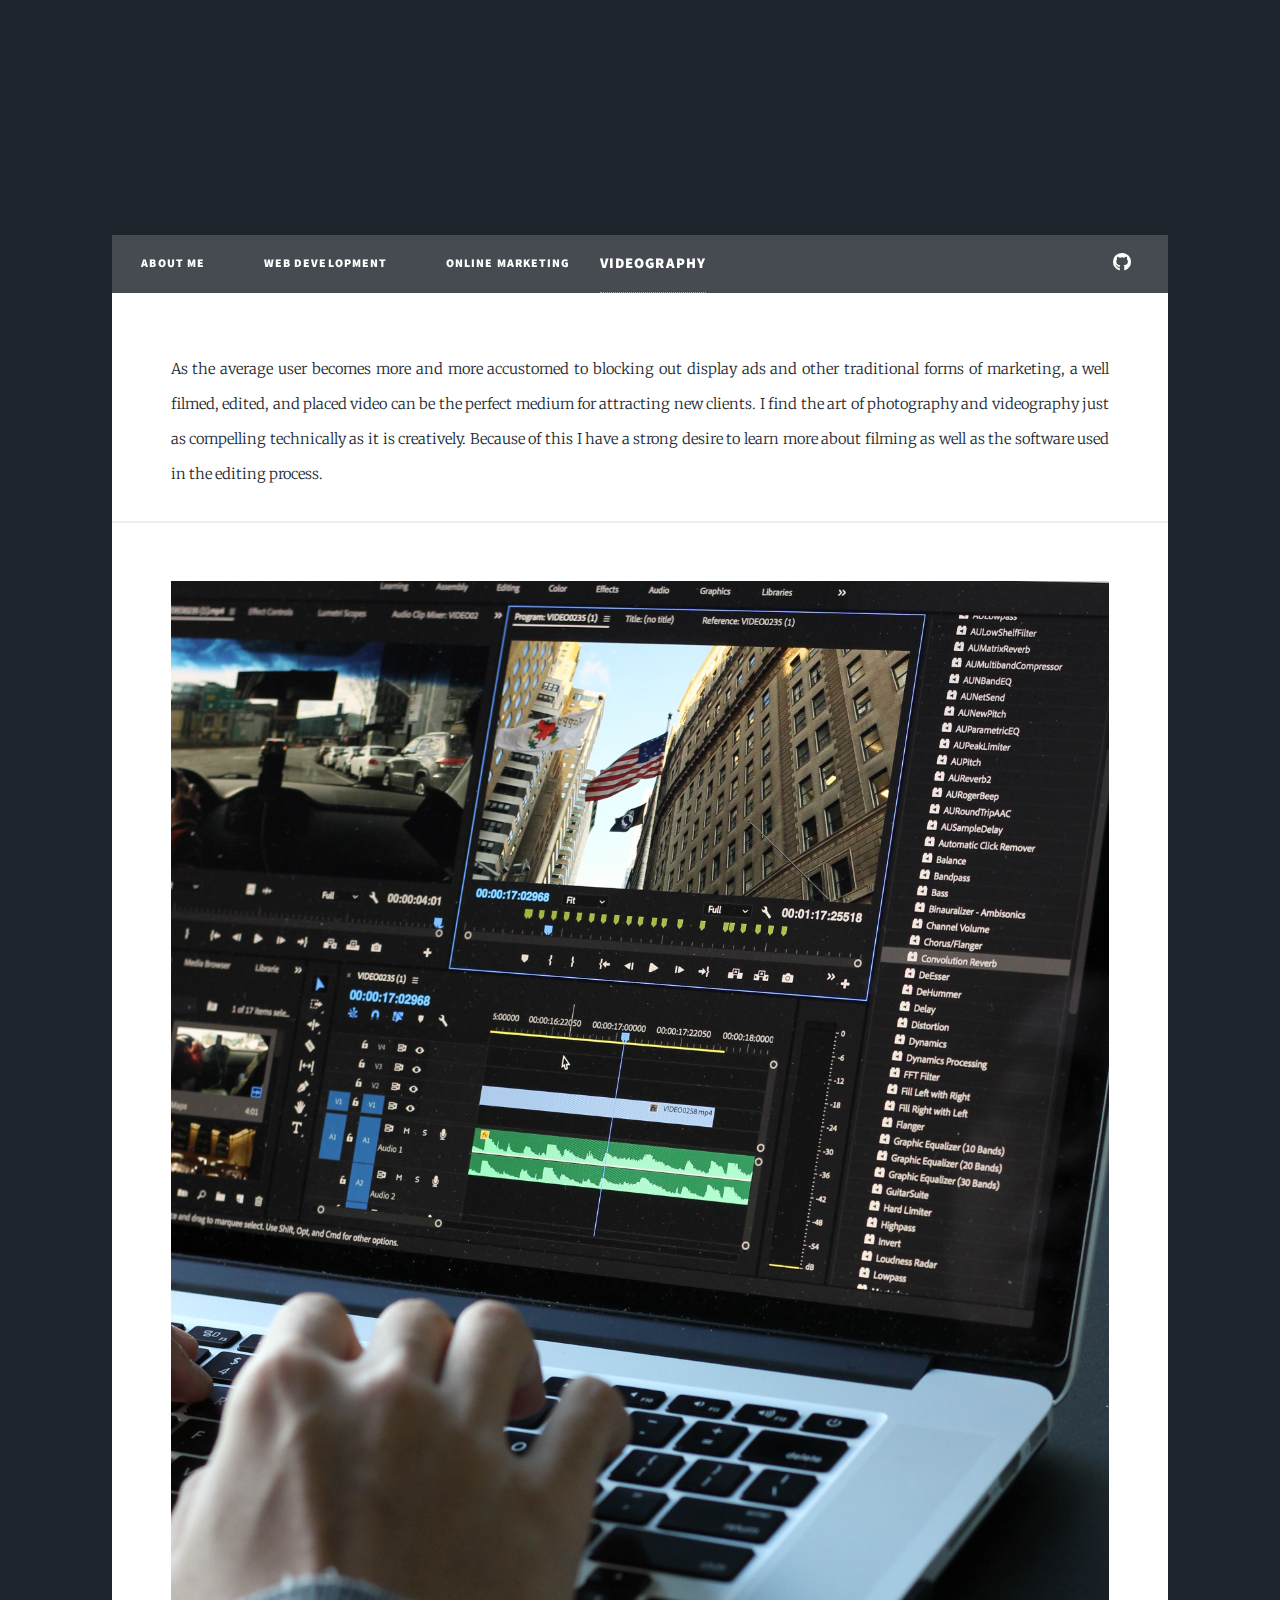
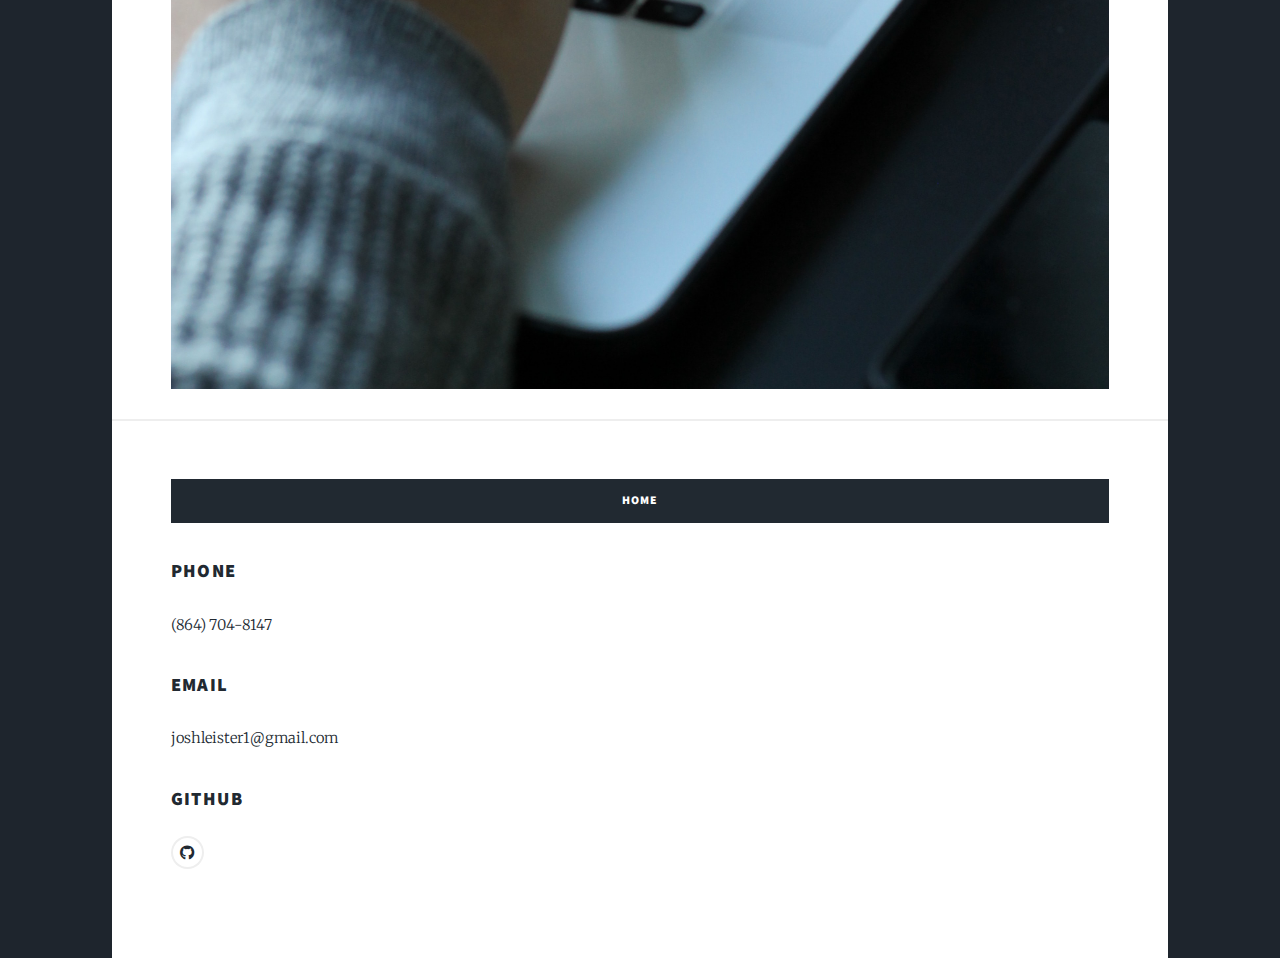
==== commit bd0fa921: "added images to all pages // removed email link for security improvement" ====
--- a/videography.html
+++ b/videography.html
@@ -25,7 +25,7 @@
 							<li class="active"></li><a href="videography.html">Videography</a></li>
 						</ul>
 						<ul class="icons">
-							<li><a href="https://github.com/Leister11" class="icon brands fa-github"><span class="label">GitHub</span></a></li>
+							<li><a href="https://github.com/Leister11" target="_blank" class="icon brands fa-github"><span class="label">GitHub</span></a></li>
 						</ul>
 					</nav>
 
@@ -35,12 +35,11 @@
 						<p>As the average user becomes more and more accustomed to blocking out display ads and other traditional forms of marketing, a well filmed, edited, and placed video can be the perfect medium for attracting new clients. I find the art of photography and videography just as compelling technically as it is creatively. Because of this I have a strong desire to learn more about filming as well as the software used in the editing process. 
                         </p>
 
-                        <p>Lorem ipsum dolor sit amet consectetur adipisicing elit. Voluptatibus quisquam in aliquam laborum iusto ducimus fugit quam cum eos blanditiis? Porro mollitia fugiat ut est praesentium laboriosam ex nesciunt consequatur</p>
+                        <span class="image fit"><img src="images/img06.jpg" alt="video" /></span>
+                        <div class="box alt"> 
                         
-							<br>
-
-							<a href="index.html" class="button primary fit">Home</a><br>
-
+                        <a href="index.html" class="button primary fit">Home</a><br>
+                        
 						<br><section class="split contact">
 							<section class="alt">
 							</section>
@@ -50,12 +49,12 @@
 							</section>
 							<section>
 								<h3>Email</h3>
-								<p><a href="mailto:joshleister1@gmail.com">joshleister1@gmail.com</a></p>
+								<p>joshleister1@gmail.com</p>
 							</section>
 							<section>
 								<h3>GitHub</h3>
 								<ul class="icons alt">
-									<li><a href="https://github.com/Leister11" class="icon brands alt fa-github"><span class="label">GitHub</span></a></li>
+									<li><a href="https://github.com/Leister11" target="_blank" class="icon brands alt fa-github"><span class="label">GitHub</span></a></li>
 								</ul>
 							</section>
 						</section>
@@ -63,7 +62,7 @@
 
 				<!-- Copyright -->
 					<div id="copyright">
-						<ul><li>&copy; Untitled</li><li>Design: <a href="https://html5up.net">HTML5 UP</a></li></ul>
+						
 					</div>
 
 			</div>
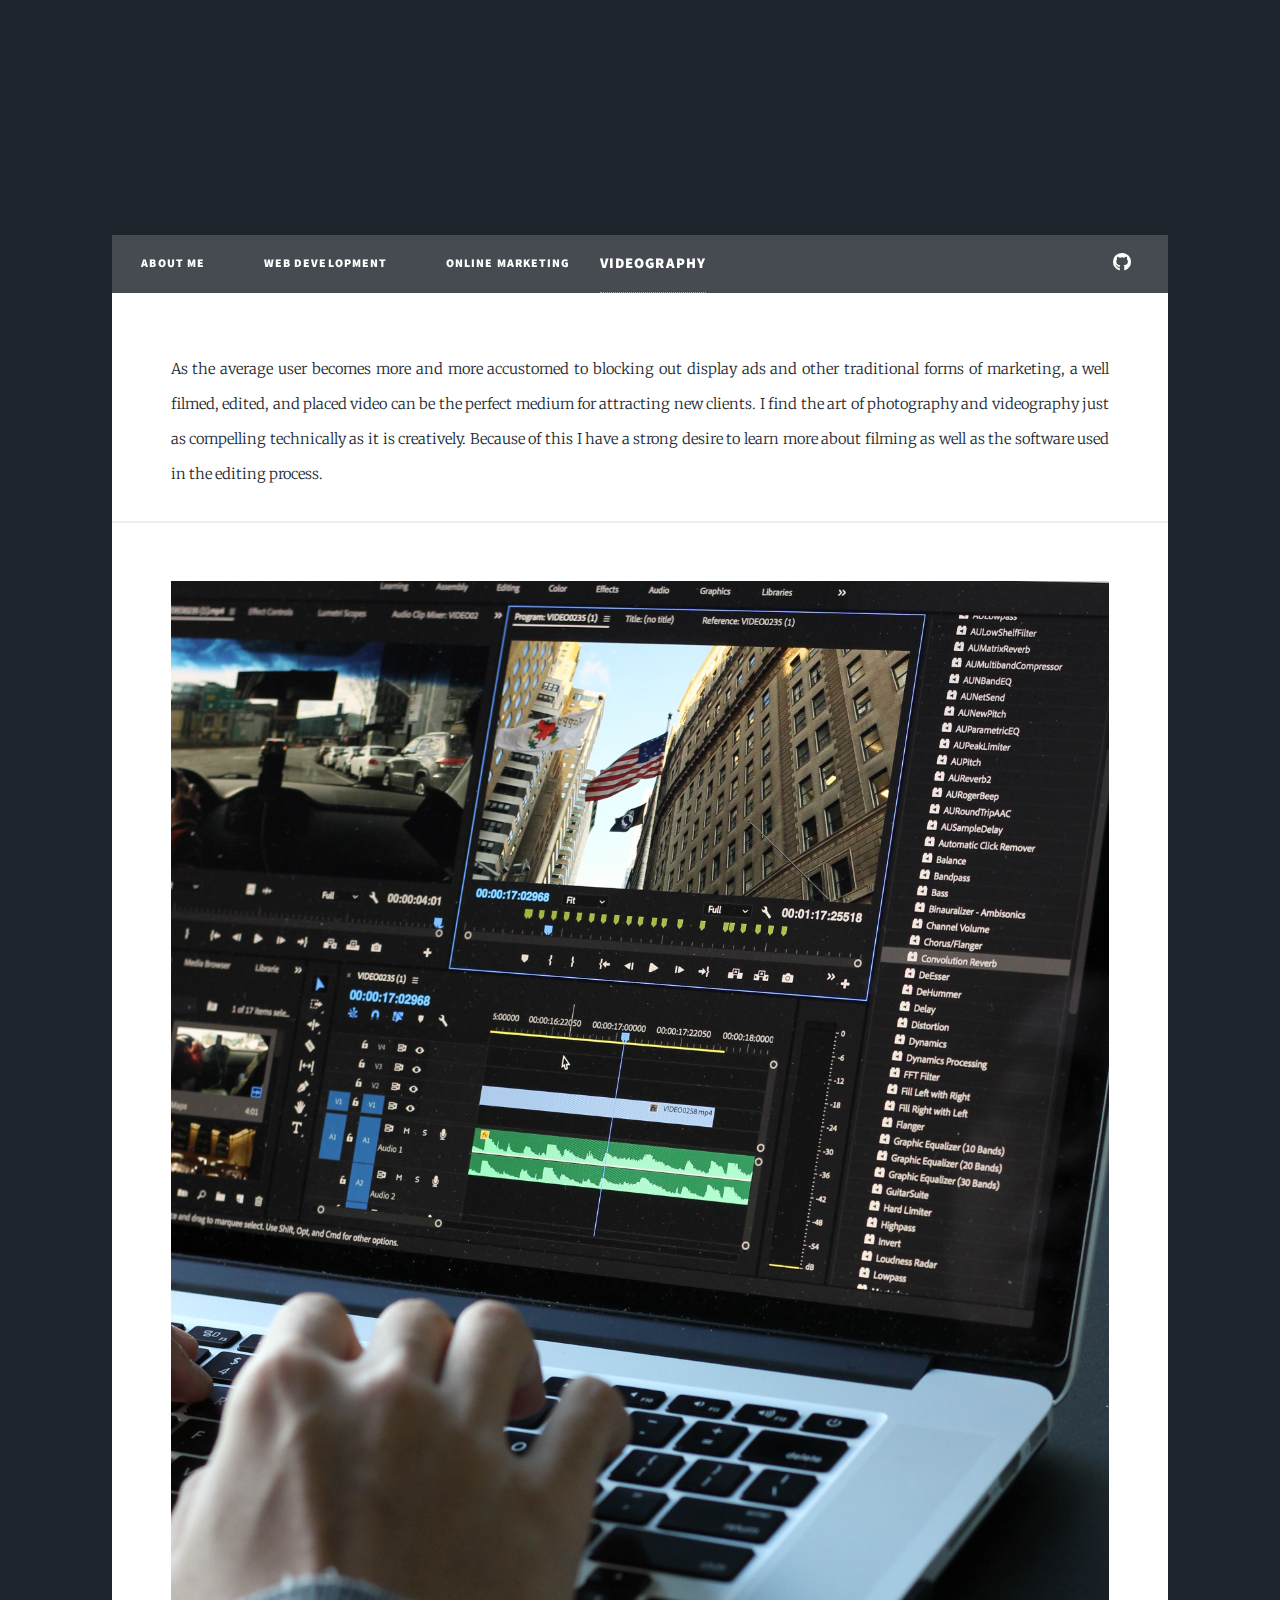
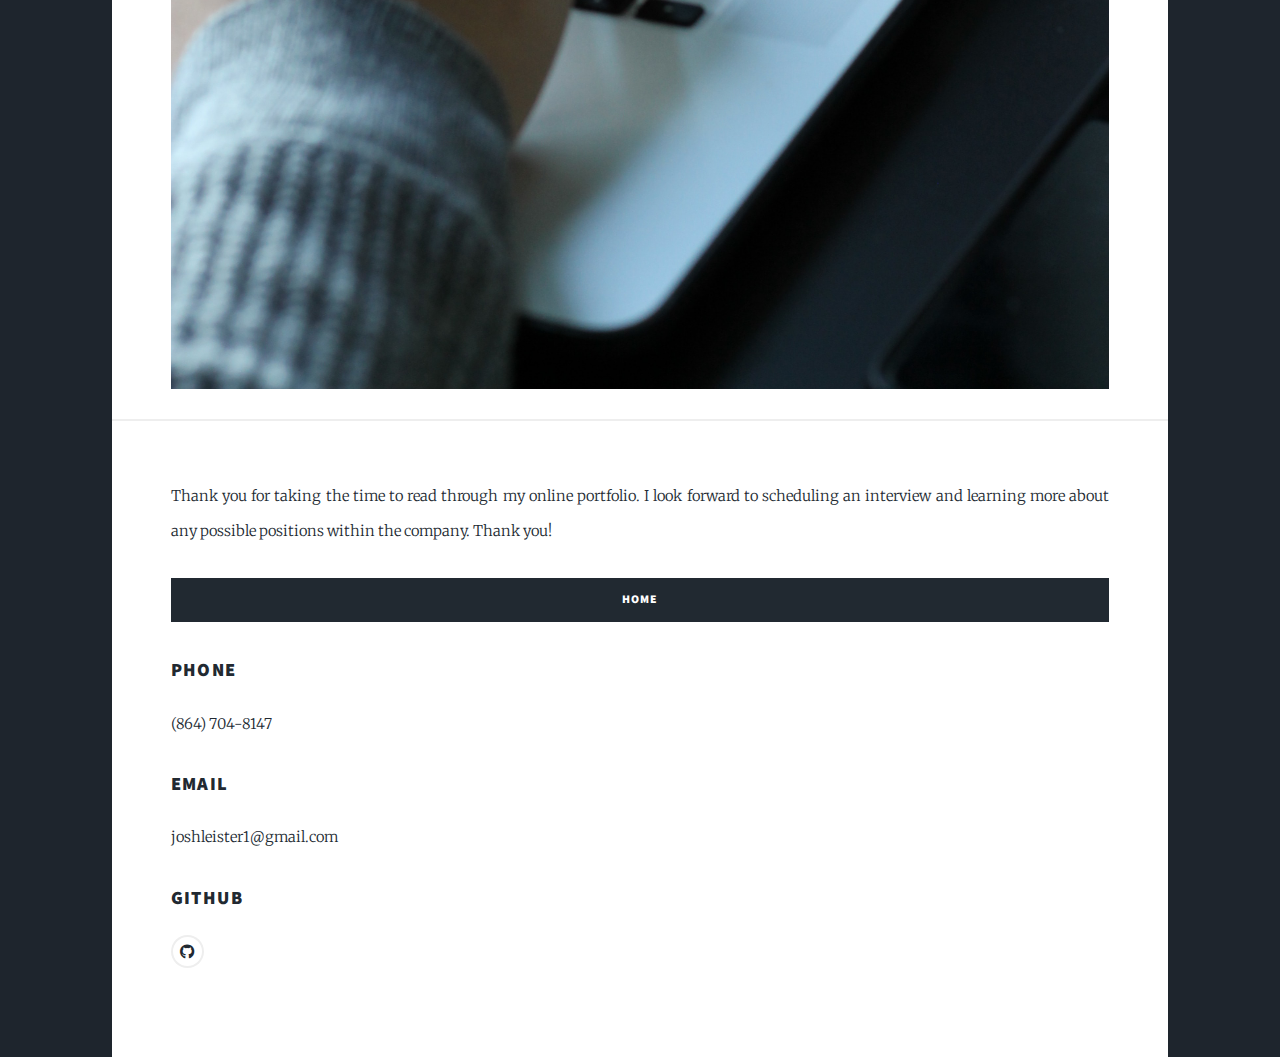
==== commit 7c583402: "Modified videography page content" ====
--- a/videography.html
+++ b/videography.html
@@ -32,11 +32,16 @@
 				<!-- Main -->
 					<div id="main">
 
-						<p>As the average user becomes more and more accustomed to blocking out display ads and other traditional forms of marketing, a well filmed, edited, and placed video can be the perfect medium for attracting new clients. I find the art of photography and videography just as compelling technically as it is creatively. Because of this I have a strong desire to learn more about filming as well as the software used in the editing process. 
-                        </p>
+						<p>As the average user becomes more and more accustomed to blocking out display ads and other traditional forms of marketing, a well filmed, edited, and placed video
+                             can be the perfect medium for attracting new clients. I find the art of photography and videography just as compelling technically as it is creatively. Because 
+                             of this I have a strong desire to learn more about filming as well as the software used in the editing process.</p>
 
                         <span class="image fit"><img src="images/img06.jpg" alt="video" /></span>
                         <div class="box alt"> 
+
+                        <p>Thank you for taking the time to read through my online portfolio. I look forward to scheduling an interview and learning more about any possible positions within the
+                            company. Thank you!
+                        </p>
                         
                         <a href="index.html" class="button primary fit">Home</a><br>
                         
